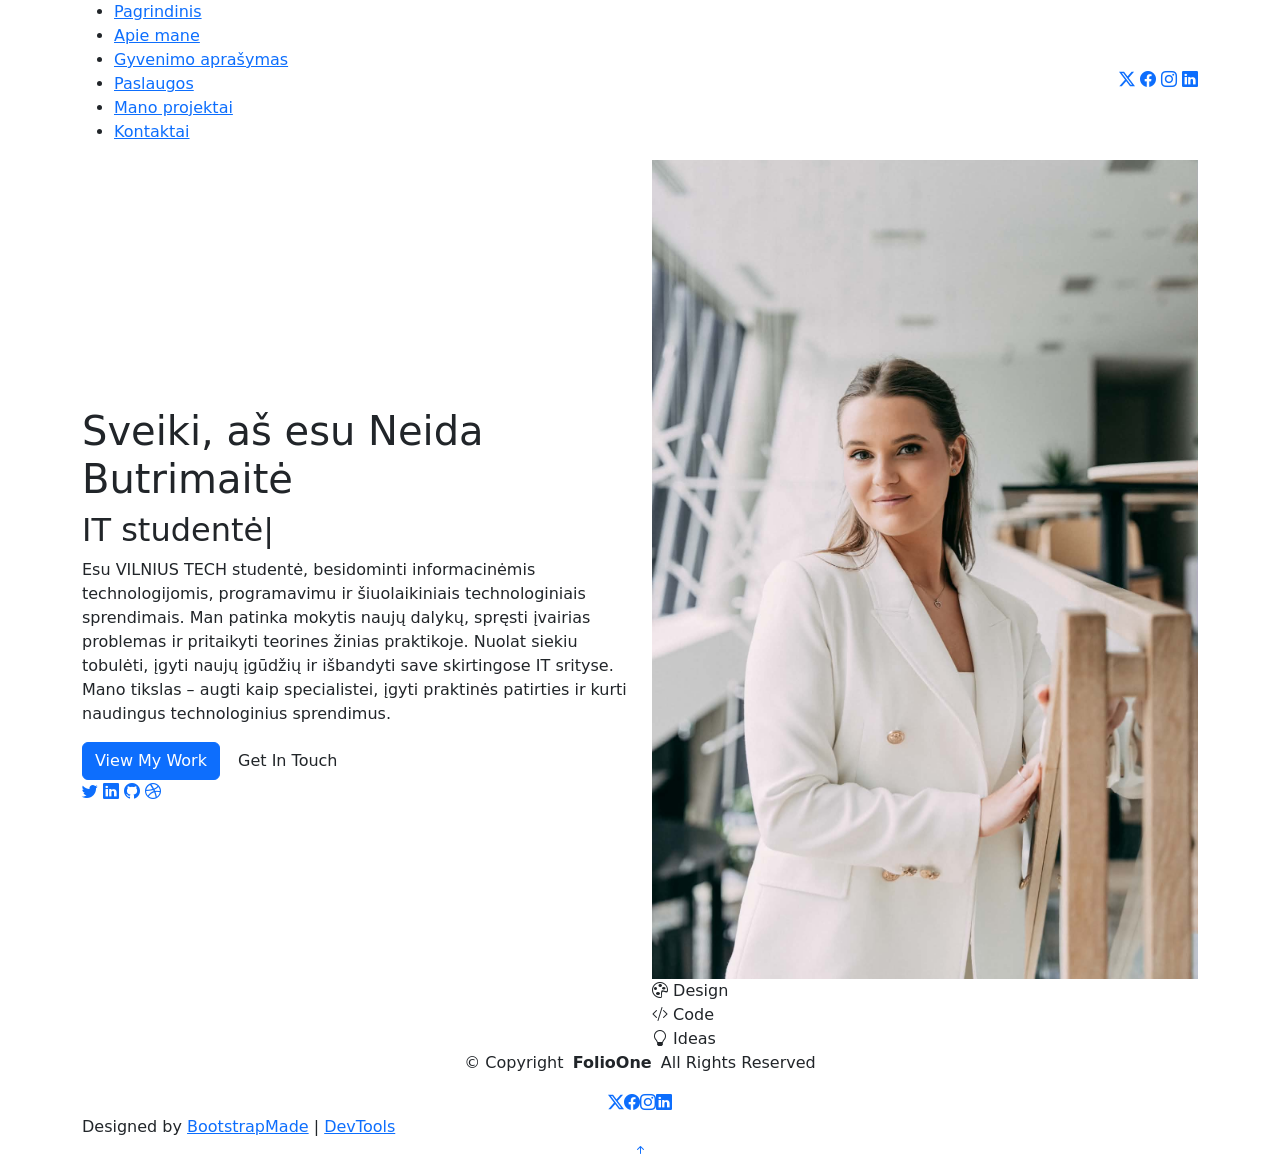
==== index.html @ e8080ba8 "..." ====
<!DOCTYPE html>
<html lang="lt">

<head>
  <meta charset="utf-8">
  <meta content="width=device-width, initial-scale=1.0" name="viewport">
  <title>Mano CV</title>
  <meta name="description" content="Neida Butrimaitė CV puslapis">
  <meta name="author" content="Neida Butrimaitė">
  <meta name="keywords" content="CV, Neida Butrimaitė, kibernetinis saugumas">

  <!-- Favicons -->
  <link href="assets/img/favicon.png" rel="icon">
  <link href="assets/img/apple-touch-icon.png" rel="apple-touch-icon">

  <!-- Fonts -->
  <link href="https://fonts.googleapis.com" rel="preconnect">
  <link href="https://fonts.gstatic.com" rel="preconnect" crossorigin>
  <link href="https://fonts.googleapis.com/css2?family=Roboto:ital,wght@0,100;0,300;0,400;0,500;0,700;0,900;1,100;1,300;1,400;1,500;1,700;1,900&family=Poppins:ital,wght@0,100;0,200;0,300;0,400;0,500;0,600;0,700;0,800;0,900;1,100;1,200;1,300;1,400;1,500;1,600;1,700;1,800;1,900&family=Raleway:ital,wght@0,100;0,200;0,300;0,400;0,500;0,600;0,700;0,800;0,900;1,100;1,200;1,300;1,400;1,500;1,600;1,700;1,800;1,900&display=swap" rel="stylesheet">

  <!-- Vendor CSS Files -->
  <link href="assets/vendor/bootstrap/css/bootstrap.min.css" rel="stylesheet">
  <link href="assets/vendor/bootstrap-icons/bootstrap-icons.css" rel="stylesheet">
  <link href="assets/vendor/aos/aos.css" rel="stylesheet">
  <link href="assets/vendor/swiper/swiper-bundle.min.css" rel="stylesheet">
  <link href="assets/vendor/glightbox/css/glightbox.min.css" rel="stylesheet">

  <!-- Main CSS File -->
  <link href="assets/css/main.css" rel="stylesheet">

  <!-- =======================================================
  * Template Name: FolioOne
  * Template URL: https://bootstrapmade.com/folioone-bootstrap-portfolio-website-template/
  * Updated: Aug 23 2025 with Bootstrap v5.3.7
  * Author: BootstrapMade.com
  * License: https://bootstrapmade.com/license/
  ======================================================== -->
</head>

<body class="index-page">

  <header id="header" class="header d-flex align-items-center light-background sticky-top">
    <div class="container position-relative d-flex align-items-center justify-content-between">

      <!-- <a href="index.html" class="logo d-flex align-items-center me-auto me-xl-0">
      <img src="assets/img/logo.webp" alt="">
      <h1 class="sitename">FolioOne</h1> 
    </a> -->

      <nav id="navmenu" class="navmenu">
        <ul>
          <li><a href="index.html" class="active">Pagrindinis</a></li>
          <li><a href="about.html">Apie mane</a></li>
          <li><a href="resume.html">Gyvenimo aprašymas</a></li>
          <li><a href="services.html">Paslaugos</a></li>
          <li><a href="portfolio.html">Mano projektai</a></li>
          <li><a href="contact.html">Kontaktai</a></li>
        </ul>
        <i class="mobile-nav-toggle d-xl-none bi bi-list"></i>
      </nav>

      <div class="header-social-links">
        <a href="#" class="twitter"><i class="bi bi-twitter-x"></i></a>
        <a href="#" class="facebook"><i class="bi bi-facebook"></i></a>
        <a href="#" class="instagram"><i class="bi bi-instagram"></i></a>
        <a href="#" class="linkedin"><i class="bi bi-linkedin"></i></a>
      </div>

    </div>
  </header>

  <main class="main">

    <!-- Hero Section -->
    <section id="hero" class="hero section">

      <div class="container" data-aos="fade-up" data-aos-delay="100">

        <div class="row gy-4 align-items-center">
          <div class="col-lg-6 order-2 order-lg-1">
            <div class="hero-content">
              <h1 data-aos="fade-up" data-aos-delay="200">Sveiki, aš esu <span class="highlight">Neida Butrimaitė</span></h1>
              <h2 data-aos="fade-up" data-aos-delay="300"><span class="typed" data-typed-items="IT studentė, Būsima programuotoja, Technologijų entuziastė"></span></h2>
              <p data-aos="fade-up" data-aos-delay="400">Esu VILNIUS TECH studentė, besidominti informacinėmis technologijomis, programavimu ir šiuolaikiniais technologiniais sprendimais.

Man patinka mokytis naujų dalykų, spręsti įvairias problemas ir pritaikyti teorines žinias praktikoje. Nuolat siekiu tobulėti, įgyti naujų įgūdžių ir išbandyti save skirtingose IT srityse.

Mano tikslas – augti kaip specialistei, įgyti praktinės patirties ir kurti naudingus technologinius sprendimus.</p>
              <div class="hero-actions" data-aos="fade-up" data-aos-delay="500">
                <a href="portfolio.html" class="btn btn-primary">View My Work</a>
                <a href="contact.html" class="btn btn-outline">Get In Touch</a>
              </div>
              <div class="social-links" data-aos="fade-up" data-aos-delay="600">
                <a href="#"><i class="bi bi-twitter"></i></a>
                <a href="#"><i class="bi bi-linkedin"></i></a>
                <a href="#"><i class="bi bi-github"></i></a>
                <a href="#"><i class="bi bi-dribbble"></i></a>
              </div>
            </div>
          </div>
          <div class="col-lg-6 order-1 order-lg-2">
            <div class="hero-image" data-aos="zoom-in" data-aos-delay="300">
              <div class="image-wrapper">
                <img src="assets/img/bbz.JPG" alt="Sarah Mitchell" class="img-fluid">
                <div class="floating-elements">
                  <div class="floating-card design" data-aos="fade-left" data-aos-delay="700">
                    <i class="bi bi-palette"></i>
                    <span>Design</span>
                  </div>
                  <div class="floating-card code" data-aos="fade-right" data-aos-delay="800">
                    <i class="bi bi-code-slash"></i>
                    <span>Code</span>
                  </div>
                  <div class="floating-card creativity" data-aos="fade-up" data-aos-delay="900">
                    <i class="bi bi-lightbulb"></i>
                    <span>Ideas</span>
                  </div>
                </div>
              </div>
            </div>
          </div>
        </div>

      </div>

    </section><!-- /Hero Section -->

  </main>

  <footer id="footer" class="footer">

    <div class="container">
      <div class="copyright text-center ">
        <p>© <span>Copyright</span> <strong class="px-1 sitename">FolioOne</strong> <span>All Rights Reserved<br></span></p>
      </div>
      <div class="social-links d-flex justify-content-center">
        <a href=""><i class="bi bi-twitter-x"></i></a>
        <a href=""><i class="bi bi-facebook"></i></a>
        <a href=""><i class="bi bi-instagram"></i></a>
        <a href=""><i class="bi bi-linkedin"></i></a>
      </div>
      <div class="credits">
        <!-- All the links in the footer should remain intact. -->
        <!-- You can delete the links only if you've purchased the pro version. -->
        <!-- Licensing information: https://bootstrapmade.com/license/ -->
        <!-- Purchase the pro version with working PHP/AJAX contact form: [buy-url] -->
        Designed by <a href="https://bootstrapmade.com/">BootstrapMade</a> | <a href="https://bootstrapmade.com/tools/">DevTools</a>
      </div>
    </div>

  </footer>

  <!-- Scroll Top -->
  <a href="#" id="scroll-top" class="scroll-top d-flex align-items-center justify-content-center"><i class="bi bi-arrow-up-short"></i></a>

  <!-- Preloader -->
  <div id="preloader"></div>

  <!-- Vendor JS Files -->
  <script src="assets/vendor/bootstrap/js/bootstrap.bundle.min.js"></script>
  <script src="assets/vendor/php-email-form/validate.js"></script>
  <script src="assets/vendor/aos/aos.js"></script>
  <script src="assets/vendor/typed.js/typed.umd.js"></script>
  <script src="assets/vendor/waypoints/noframework.waypoints.js"></script>
  <script src="assets/vendor/purecounter/purecounter_vanilla.js"></script>
  <script src="assets/vendor/swiper/swiper-bundle.min.js"></script>
  <script src="assets/vendor/imagesloaded/imagesloaded.pkgd.min.js"></script>
  <script src="assets/vendor/isotope-layout/isotope.pkgd.min.js"></script>
  <script src="assets/vendor/glightbox/js/glightbox.min.js"></script>

  <!-- Main JS File -->
  <script src="assets/js/main.js"></script>

</body>

</html>
---- assets/css/main.css ----
/**
* Template Name: FolioOne
* Template URL: https://bootstrapmade.com/folioone-bootstrap-portfolio-website-template/
* Updated: Aug 23 2025 with Bootstrap v5.3.7
* Author: BootstrapMade.com
* License: https://bootstrapmade.com/license/
*/

/*--------------------------------------------------------------
# Font & Color Variables
# Help: https://bootstrapmade.com/color-system/
--------------------------------------------------------------*/
/* Fonts */
:root {
  --default-font: "Roboto",  system-ui, -apple-system, "Segoe UI", Roboto, "Helvetica Neue", Arial, "Noto Sans", "Liberation Sans", sans-serif, "Apple Color Emoji", "Segoe UI Emoji", "Segoe UI Symbol", "Noto Color Emoji";
  --heading-font: "Raleway",  sans-serif;
  --nav-font: "Poppins",  sans-serif;
}

/* Global Colors - The following color variables are used throughout the website. Updating them here will change the color scheme of the entire website */
:root { 
  --background-color: #101a20; /* Background color for the entire website, including individual sections */
  --default-color: #e7f2f7; /* Default color used for the majority of the text content across the entire website */
  --heading-color: #ffffff; /* Color for headings, subheadings and title throughout the website */
  --accent-color: #1387c1; /* Accent color that represents your brand on the website. It's used for buttons, links, and other elements that need to stand out */
  --surface-color: #141f26; /* The surface color is used as a background of boxed elements within sections, such as cards, icon boxes, or other elements that require a visual separation from the global background. */
  --contrast-color: #ffffff; /* Contrast color for text, ensuring readability against backgrounds of accent, heading, or default colors. */
}

/* Nav Menu Colors - The following color variables are used specifically for the navigation menu. They are separate from the global colors to allow for more customization options */
:root {
  --nav-color: #ffffff;  /* The default color of the main navmenu links */
  --nav-hover-color: #1387c1; /* Applied to main navmenu links when they are hovered over or active */
  --nav-mobile-background-color: #213642; /* Used as the background color for mobile navigation menu */
  --nav-dropdown-background-color: #051117; /* Used as the background color for dropdown items that appear when hovering over primary navigation items */
  --nav-dropdown-color: #e7f2f7; /* Used for navigation links of the dropdown items in the navigation menu. */
  --nav-dropdown-hover-color: #1387c1; /* Similar to --nav-hover-color, this color is applied to dropdown navigation links when they are hovered over. */
}

/* Color Presets - These classes override global colors when applied to any section or element, providing reuse of the sam color scheme. */

.light-background {
  --background-color: #142027;
  --surface-color: #325264;
}

.dark-background {
  --background-color: #0b1419;
  --default-color: #ffffff;
  --heading-color: #ffffff;
  --surface-color: #252525;
  --contrast-color: #ffffff;
}

/* Smooth scroll */
:root {
  scroll-behavior: smooth;
}

/*--------------------------------------------------------------
# General Styling & Shared Classes
--------------------------------------------------------------*/
body {
  color: var(--default-color);
  background-color: var(--background-color);
  font-family: var(--default-font);
}

a {
  color: var(--accent-color);
  text-decoration: none;
  transition: 0.3s;
}

a:hover {
  color: color-mix(in srgb, var(--accent-color), transparent 25%);
  text-decoration: none;
}

h1,
h2,
h3,
h4,
h5,
h6 {
  color: var(--heading-color);
  font-family: var(--heading-font);
}

/* PHP Email Form Messages
------------------------------*/
.php-email-form .error-message {
  display: none;
  background: #df1529;
  color: #ffffff;
  text-align: left;
  padding: 15px;
  margin-bottom: 24px;
  font-weight: 600;
}

.php-email-form .sent-message {
  display: none;
  color: #ffffff;
  background: #059652;
  text-align: center;
  padding: 15px;
  margin-bottom: 24px;
  font-weight: 600;
}

.php-email-form .loading {
  display: none;
  background: var(--surface-color);
  text-align: center;
  padding: 15px;
  margin-bottom: 24px;
}

.php-email-form .loading:before {
  content: "";
  display: inline-block;
  border-radius: 50%;
  width: 24px;
  height: 24px;
  margin: 0 10px -6px 0;
  border: 3px solid var(--accent-color);
  border-top-color: var(--surface-color);
  animation: php-email-form-loading 1s linear infinite;
}

@keyframes php-email-form-loading {
  0% {
    transform: rotate(0deg);
  }

  100% {
    transform: rotate(360deg);
  }
}

/*--------------------------------------------------------------
# Global Header
--------------------------------------------------------------*/
.header {
  --background-color: rgba(255, 255, 255, 0);
  color: var(--default-color);
  background-color: var(--background-color);
  padding: 15px 0;
  transition: all 0.5s;
  z-index: 997;
  border-bottom: 1px solid color-mix(in srgb, var(--default-color), transparent 92%);
}

.header .logo {
  line-height: 1;
}

.header .logo img {
  max-height: 36px;
  margin-right: 8px;
}

.header .logo h1 {
  font-size: 32px;
  margin: 0;
  font-weight: 400;
  color: var(--heading-color);
}

.header .header-social-links {
  padding-right: 15px;
}

.header .header-social-links a {
  color: color-mix(in srgb, var(--default-color), transparent 40%);
  padding-left: 6px;
  display: inline-block;
  transition: 0.3s;
  font-size: 16px;
}

.header .header-social-links a:hover {
  color: var(--default-color);
}

.header .header-social-links a i {
  line-height: 0px;
}

@media (max-width: 1200px) {
  .header .logo {
    order: 1;
  }

  .header .header-social-links {
    order: 2;
  }

  .header .navmenu {
    order: 3;
  }
}

/* Global Header on Scroll
------------------------------*/
.scrolled .header {
  --background-color: rgba(16, 26, 32, 0.9);
}

/*--------------------------------------------------------------
# Navigation Menu
--------------------------------------------------------------*/
/* Desktop Navigation */
@media (min-width: 1200px) {
  .navmenu {
    padding: 0;
  }

  .navmenu ul {
    margin: 0;
    padding: 0;
    display: flex;
    list-style: none;
    align-items: center;
  }

  .navmenu li {
    position: relative;
  }

  .navmenu>ul>li {
    white-space: nowrap;
    padding: 15px 28px 15px 0;
  }

  .navmenu>ul>li:last-child {
    padding-right: 0;
  }

  .navmenu a,
  .navmenu a:focus {
    color: var(--nav-color);
    font-size: 15px;
    padding: 0 2px;
    font-family: var(--nav-font);
    font-weight: 400;
    display: flex;
    align-items: center;
    justify-content: space-between;
    white-space: nowrap;
    transition: 0.3s;
    position: relative;
  }

  .navmenu a i,
  .navmenu a:focus i {
    font-size: 12px;
    line-height: 0;
    margin-left: 5px;
    transition: 0.3s;
  }

  .navmenu>ul>li>a:before {
    content: "";
    position: absolute;
    height: 2px;
    bottom: -6px;
    left: 0;
    background-color: var(--nav-hover-color);
    visibility: hidden;
    width: 0px;
    transition: all 0.3s ease-in-out 0s;
  }

  .navmenu a:hover:before,
  .navmenu li:hover>a:before,
  .navmenu .active:before {
    visibility: visible;
    width: 25px;
  }

  .navmenu li:hover>a,
  .navmenu .active,
  .navmenu .active:focus {
    color: var(--nav-hover-color);
  }

  .navmenu .dropdown ul {
    margin: 0;
    padding: 10px 0;
    background: var(--nav-dropdown-background-color);
    display: block;
    position: absolute;
    visibility: hidden;
    left: -5px;
    top: 130%;
    opacity: 0;
    transition: 0.3s;
    border-radius: 4px;
    z-index: 99;
    box-shadow: 0px 0px 30px rgba(0, 0, 0, 0.1);
  }

  .navmenu .dropdown ul li {
    min-width: 200px;
  }

  .navmenu .dropdown ul a {
    padding: 10px 20px;
    font-size: 15px;
    text-transform: none;
    color: var(--nav-dropdown-color);
  }

  .navmenu .dropdown ul a i {
    font-size: 12px;
  }

  .navmenu .dropdown ul a:hover,
  .navmenu .dropdown ul .active:hover,
  .navmenu .dropdown ul li:hover>a {
    color: var(--nav-dropdown-hover-color);
  }

  .navmenu .dropdown:hover>ul {
    opacity: 1;
    top: 100%;
    visibility: visible;
  }

  .navmenu .dropdown .dropdown ul {
    top: 0;
    left: -90%;
    visibility: hidden;
  }

  .navmenu .dropdown .dropdown:hover>ul {
    opacity: 1;
    top: 0;
    left: -100%;
    visibility: visible;
  }
}

/* Mobile Navigation */
@media (max-width: 1199px) {
  .mobile-nav-toggle {
    color: var(--nav-color);
    font-size: 28px;
    line-height: 0;
    margin-right: 10px;
    cursor: pointer;
    transition: color 0.3s;
  }

  .navmenu {
    padding: 0;
    z-index: 9997;
  }

  .navmenu ul {
    display: none;
    list-style: none;
    position: absolute;
    inset: 60px 20px 20px 20px;
    padding: 10px 0;
    margin: 0;
    border-radius: 6px;
    background-color: var(--nav-mobile-background-color);
    border: 1px solid color-mix(in srgb, var(--default-color), transparent 90%);
    box-shadow: none;
    overflow-y: auto;
    transition: 0.3s;
    z-index: 9998;
  }

  .navmenu a,
  .navmenu a:focus {
    color: var(--nav-dropdown-color);
    padding: 10px 20px;
    font-family: var(--nav-font);
    font-size: 17px;
    font-weight: 500;
    display: flex;
    align-items: center;
    justify-content: space-between;
    white-space: nowrap;
    transition: 0.3s;
  }

  .navmenu a i,
  .navmenu a:focus i {
    font-size: 12px;
    line-height: 0;
    margin-left: 5px;
    width: 30px;
    height: 30px;
    display: flex;
    align-items: center;
    justify-content: center;
    border-radius: 50%;
    transition: 0.3s;
    background-color: color-mix(in srgb, var(--accent-color), transparent 90%);
  }

  .navmenu a i:hover,
  .navmenu a:focus i:hover {
    background-color: var(--accent-color);
    color: var(--contrast-color);
  }

  .navmenu a:hover,
  .navmenu .active,
  .navmenu .active:focus {
    color: var(--nav-dropdown-hover-color);
  }

  .navmenu .active i,
  .navmenu .active:focus i {
    background-color: var(--accent-color);
    color: var(--contrast-color);
    transform: rotate(180deg);
  }

  .navmenu .dropdown ul {
    position: static;
    display: none;
    z-index: 99;
    padding: 10px 0;
    margin: 10px 20px;
    background-color: var(--nav-dropdown-background-color);
    transition: all 0.5s ease-in-out;
  }

  .navmenu .dropdown ul ul {
    background-color: rgba(33, 37, 41, 0.1);
  }

  .navmenu .dropdown>.dropdown-active {
    display: block;
    background-color: rgba(33, 37, 41, 0.03);
  }

  .mobile-nav-active {
    overflow: hidden;
  }

  .mobile-nav-active .mobile-nav-toggle {
    color: #fff;
    position: absolute;
    font-size: 32px;
    top: 15px;
    right: 15px;
    margin-right: 0;
    z-index: 9999;
  }

  .mobile-nav-active .navmenu {
    position: fixed;
    overflow: hidden;
    inset: 0;
    background: rgba(33, 37, 41, 0.8);
    transition: 0.3s;
  }

  .mobile-nav-active .navmenu>ul {
    display: block;
  }
}

/*--------------------------------------------------------------
# Global Footer
--------------------------------------------------------------*/
.footer {
  color: var(--default-color);
  background-color: var(--background-color);
  font-size: 14px;
  padding: 40px 0;
  position: relative;
  border-top: 1px solid color-mix(in srgb, var(--default-color), transparent 92%);
}

.footer .copyright p {
  margin-bottom: 0;
}

.footer .social-links {
  margin-top: 20px;
}

.footer .social-links a {
  display: flex;
  align-items: center;
  justify-content: center;
  width: 40px;
  height: 40px;
  border-radius: 50%;
  border: 1px solid color-mix(in srgb, var(--default-color), transparent 50%);
  font-size: 16px;
  color: color-mix(in srgb, var(--default-color), transparent 50%);
  margin: 0 5px;
  transition: 0.3s;
}

.footer .social-links a:hover {
  color: var(--accent-color);
  border-color: var(--accent-color);
}

.footer .credits {
  margin-top: 10px;
  font-size: 13px;
  text-align: center;
}

/*--------------------------------------------------------------
# Preloader
--------------------------------------------------------------*/
#preloader {
  position: fixed;
  inset: 0;
  z-index: 9999;
  overflow: hidden;
  background-color: var(--background-color);
  transition: all 0.6s ease-out;
  width: 100%;
  height: 100vh;
}

#preloader:before,
#preloader:after {
  content: "";
  position: absolute;
  border: 4px solid var(--accent-color);
  border-radius: 50%;
  animation: animate-preloader 2s cubic-bezier(0, 0.2, 0.8, 1) infinite;
}

#preloader:after {
  animation-delay: -0.5s;
}

@keyframes animate-preloader {
  0% {
    width: 10px;
    height: 10px;
    top: calc(50% - 5px);
    left: calc(50% - 5px);
    opacity: 1;
  }

  100% {
    width: 72px;
    height: 72px;
    top: calc(50% - 36px);
    left: calc(50% - 36px);
    opacity: 0;
  }
}

/*--------------------------------------------------------------
# Scroll Top Button
--------------------------------------------------------------*/
.scroll-top {
  position: fixed;
  visibility: hidden;
  opacity: 0;
  right: 15px;
  bottom: -15px;
  z-index: 99999;
  background-color: var(--accent-color);
  width: 44px;
  height: 44px;
  border-radius: 50px;
  transition: all 0.4s;
}

.scroll-top i {
  font-size: 24px;
  color: var(--contrast-color);
  line-height: 0;
}

.scroll-top:hover {
  background-color: color-mix(in srgb, var(--accent-color), transparent 20%);
  color: var(--contrast-color);
}

.scroll-top.active {
  visibility: visible;
  opacity: 1;
  bottom: 15px;
}

/*--------------------------------------------------------------
# Disable aos animation delay on mobile devices
--------------------------------------------------------------*/
@media screen and (max-width: 768px) {
  [data-aos-delay] {
    transition-delay: 0 !important;
  }
}

/*--------------------------------------------------------------
# Global Page Titles & Breadcrumbs
--------------------------------------------------------------*/
.page-title {
  color: var(--default-color);
  background-color: var(--background-color);
  position: relative;
}

.page-title .heading {
  padding: 80px 0;
  border-top: 1px solid color-mix(in srgb, var(--default-color), transparent 90%);
}

.page-title .heading h1 {
  font-size: 38px;
  font-weight: 700;
}

.page-title nav {
  background-color: color-mix(in srgb, var(--default-color), transparent 96%);
  padding: 20px 0;
}

.page-title nav ol {
  display: flex;
  flex-wrap: wrap;
  list-style: none;
  padding: 0;
  margin: 0;
  font-size: 16px;
  font-weight: 400;
}

.page-title nav ol li+li {
  padding-left: 10px;
}

.page-title nav ol li+li::before {
  content: "/";
  display: inline-block;
  padding-right: 10px;
  color: color-mix(in srgb, var(--default-color), transparent 70%);
}

/*--------------------------------------------------------------
# Global Sections
--------------------------------------------------------------*/
section,
.section {
  color: var(--default-color);
  background-color: var(--background-color);
  padding: 60px 0;
  scroll-margin-top: 100px;
  overflow: clip;
}

@media (max-width: 1199px) {

  section,
  .section {
    scroll-margin-top: 66px;
  }
}

/*--------------------------------------------------------------
# Global Section Titles
--------------------------------------------------------------*/
.section-title {
  text-align: center;
  padding-bottom: 60px;
  position: relative;
}

.section-title h2 {
  font-size: 3.5rem;
  font-weight: 400;
  line-height: 1.2;
  color: var(--heading-color);
  margin-bottom: 1.5rem;
  letter-spacing: -1px;
}

@media (max-width: 768px) {
  .section-title h2 {
    font-size: 2.5rem;
  }
}

.section-title p {
  font-size: 1.125rem;
  line-height: 1.8;
  color: color-mix(in srgb, var(--default-color), transparent 25%);
  max-width: 900px;
  margin: 0 auto;
  text-wrap: balance;
}

/*--------------------------------------------------------------
# Hero Section
--------------------------------------------------------------*/
.hero {
  padding: 80px 0;
  min-height: 100vh;
  display: flex;
  align-items: center;
}

.hero .hero-content h1 {
  font-size: 3.5rem;
  font-weight: 700;
  margin-bottom: 1rem;
  line-height: 1.2;
}

.hero .hero-content h1 .highlight {
  color: var(--accent-color);
  position: relative;
}

.hero .hero-content h1 .highlight::after {
  content: "";
  position: absolute;
  bottom: 0;
  left: 0;
  width: 100%;
  height: 3px;
  background: linear-gradient(90deg, var(--accent-color), color-mix(in srgb, var(--accent-color), transparent 50%));
  border-radius: 2px;
}

@media (max-width: 768px) {
  .hero .hero-content h1 {
    font-size: 2.5rem;
  }
}

.hero .hero-content h2 {
  font-size: 1.5rem;
  font-weight: 400;
  margin-bottom: 2rem;
  color: color-mix(in srgb, var(--default-color), transparent 20%);
}

.hero .hero-content h2 .typed {
  color: var(--accent-color);
  font-weight: 600;
}

@media (max-width: 768px) {
  .hero .hero-content h2 {
    font-size: 1.25rem;
  }
}

.hero .hero-content p {
  font-size: 1.1rem;
  line-height: 1.6;
  margin-bottom: 2.5rem;
  color: color-mix(in srgb, var(--default-color), transparent 30%);
}

.hero .hero-actions {
  display: flex;
  gap: 1rem;
  margin-bottom: 3rem;
}

.hero .hero-actions .btn {
  padding: 12px 30px;
  border-radius: 50px;
  font-weight: 600;
  text-decoration: none;
  transition: all 0.3s ease;
  border: 2px solid;
}

.hero .hero-actions .btn.btn-primary {
  background: var(--accent-color);
  color: var(--contrast-color);
  border-color: var(--accent-color);
}

.hero .hero-actions .btn.btn-primary:hover {
  background: color-mix(in srgb, var(--accent-color), black 15%);
  border-color: color-mix(in srgb, var(--accent-color), black 15%);
  transform: translateY(-2px);
}

.hero .hero-actions .btn.btn-outline {
  background: transparent;
  color: var(--accent-color);
  border-color: var(--accent-color);
}

.hero .hero-actions .btn.btn-outline:hover {
  transform: translateY(-2px);
}

@media (max-width: 576px) {
  .hero .hero-actions {
    flex-direction: column;
  }

  .hero .hero-actions .btn {
    text-align: center;
  }
}

.hero .social-links {
  display: flex;
  gap: 1rem;
}

.hero .social-links a {
  width: 45px;
  height: 45px;
  background: var(--surface-color);
  border-radius: 50%;
  display: flex;
  align-items: center;
  justify-content: center;
  color: var(--default-color);
  font-size: 1.2rem;
  transition: all 0.3s ease;
}

.hero .social-links a:hover {
  background: var(--accent-color);
  color: var(--contrast-color);
  transform: translateY(-3px);
  box-shadow: 0 8px 25px color-mix(in srgb, var(--accent-color), transparent 70%);
}

.hero .hero-image {
  position: relative;
}

.hero .hero-image .image-wrapper {
  position: relative;
  max-width: 450px;
  margin: 0 auto;
}

.hero .hero-image .image-wrapper img {
  border-radius: 20px;
  box-shadow: 0 5px 15px color-mix(in srgb, var(--default-color), transparent 95%);
  transition: transform 0.3s ease;
}

.hero .hero-image .image-wrapper img:hover {
  transform: scale(1.02);
}

.hero .hero-image .floating-elements {
  position: absolute;
  top: 0;
  left: 0;
  right: 0;
  bottom: 0;
  pointer-events: none;
}

.hero .hero-image .floating-elements .floating-card {
  position: absolute;
  background: var(--surface-color);
  padding: 15px 20px;
  border-radius: 15px;
  box-shadow: 0 10px 30px color-mix(in srgb, var(--default-color), transparent 90%);
  display: flex;
  align-items: center;
  gap: 10px;
  font-weight: 600;
  animation: float 3s ease-in-out infinite;
}

.hero .hero-image .floating-elements .floating-card i {
  font-size: 1.5rem;
  color: var(--accent-color);
}

.hero .hero-image .floating-elements .floating-card.design {
  top: 10%;
  right: -10%;
  animation-delay: 0s;
}

.hero .hero-image .floating-elements .floating-card.code {
  bottom: 30%;
  left: -15%;
  animation-delay: 1s;
}

.hero .hero-image .floating-elements .floating-card.creativity {
  top: 60%;
  right: -5%;
  animation-delay: 2s;
}

@media (max-width: 992px) {
  .hero .hero-image .floating-elements .floating-card {
    display: none;
  }
}

@keyframes float {

  0%,
  100% {
    transform: translateY(0px);
  }

  50% {
    transform: translateY(-10px);
  }
}

@media (max-width: 992px) {
  .hero .hero-content {
    text-align: center;
    margin-bottom: 3rem;
  }
}

/*--------------------------------------------------------------
# About Section
--------------------------------------------------------------*/
.about .intro-content .eyebrow {
  display: inline-block;
  letter-spacing: 0.12em;
  text-transform: uppercase;
  font-size: 12px;
  color: color-mix(in srgb, var(--default-color), transparent 40%);
  margin-bottom: 16px;
}

.about .intro-content .headline {
  font-family: var(--heading-font);
  font-weight: 300;
  line-height: 1.2;
  font-size: clamp(28px, 4vw, 44px);
  margin: 0 0 24px 0;
}

.about .intro-content .lead {
  font-size: 18px;
  line-height: 1.8;
  color: color-mix(in srgb, var(--default-color), transparent 10%);
  margin-bottom: 24px;
}

.about .intro-content p {
  line-height: 1.8;
  margin-bottom: 24px;
  color: color-mix(in srgb, var(--default-color), transparent 5%);
}

.about .intro-content .cta-group {
  display: flex;
  gap: 24px;
  align-items: center;
  margin-top: 24px;
}

.about .intro-content .cta-group .btn-ghost {
  display: inline-flex;
  align-items: center;
  gap: 8px;
  padding: 12px 18px;
  border-radius: 6px;
  color: var(--accent-color);
  background: color-mix(in srgb, var(--accent-color), transparent 92%);
  border: 1px solid color-mix(in srgb, var(--accent-color), transparent 70%);
  transition: 0.3s ease-in-out;
}

.about .intro-content .cta-group .btn-ghost:hover,
.about .intro-content .cta-group .btn-ghost:focus {
  color: var(--contrast-color);
  background: var(--accent-color);
  border-color: var(--accent-color);
  outline: none;
  box-shadow: 0 0 0 3px color-mix(in srgb, var(--accent-color), transparent 70%);
}

.about .intro-content .cta-group .link-underline {
  display: inline-flex;
  align-items: center;
  gap: 8px;
  position: relative;
  color: var(--accent-color);
  padding-bottom: 4px;
  transition: 0.3s ease-in-out;
}

.about .intro-content .cta-group .link-underline::after {
  content: "";
  position: absolute;
  left: 0;
  right: 0;
  bottom: 0;
  height: 1px;
  background: color-mix(in srgb, var(--accent-color), transparent 40%);
  transform: scaleX(0.4);
  transform-origin: left;
  transition: 0.3s ease-in-out;
}

.about .intro-content .cta-group .link-underline:hover,
.about .intro-content .cta-group .link-underline:focus {
  color: color-mix(in srgb, var(--accent-color), transparent 10%);
  outline: none;
}

.about .intro-content .cta-group .link-underline:hover::after,
.about .intro-content .cta-group .link-underline:focus::after {
  transform: scaleX(1);
}

.about .profile-figure {
  margin: 0;
}

.about .profile-figure .profile-photo {
  width: 88%;
  max-width: 440px;
  border-radius: 18px;
  box-shadow: 0 10px 30px color-mix(in srgb, var(--default-color), transparent 92%);
  transform: translateY(0);
  transition: transform 0.3s ease-in-out;
}

.about .profile-figure .profile-caption {
  margin-top: 24px;
  display: flex;
  align-items: center;
  justify-content: center;
}

.about .profile-figure .profile-caption .meta {
  font-size: 14px;
  color: color-mix(in srgb, var(--default-color), transparent 20%);
}

.about .profile-figure .profile-caption .meta .funfact {
  font-size: 13px;
  margin-top: 4px;
  color: color-mix(in srgb, var(--default-color), transparent 35%);
}

.about .profile-figure:hover .profile-photo {
  transform: translateY(-4px);
}

.about .skill-item {
  padding: 24px;
  border-radius: 6px;
  transition: 0.3s ease-in-out;
  background: color-mix(in srgb, var(--surface-color), var(--accent-color) 2%);
  border: 1px solid color-mix(in srgb, var(--default-color), transparent 88%);
  height: 100%;
}

.about .skill-item i {
  font-size: 24px;
  color: var(--accent-color);
  margin-bottom: 16px;
  display: inline-block;
}

.about .skill-item h3 {
  font-size: 16px;
  margin-bottom: 6px;
  font-weight: 500;
}

.about .skill-item p {
  margin: 0;
  font-size: 14px;
  color: color-mix(in srgb, var(--default-color), transparent 25%);
}

.about .skill-item:hover {
  transform: translateY(-3px);
  border-color: color-mix(in srgb, var(--accent-color), transparent 60%);
  box-shadow: 0 10px 30px color-mix(in srgb, var(--default-color), transparent 92%);
}

.about .timeline-item {
  position: relative;
  padding-left: 26px;
}

.about .timeline-item time {
  display: inline-block;
  font-size: 12px;
  letter-spacing: 0.08em;
  text-transform: uppercase;
  color: color-mix(in srgb, var(--default-color), transparent 45%);
  margin-bottom: 6px;
}

.about .timeline-item h4 {
  font-size: 18px;
  font-weight: 400;
  margin: 0 0 6px;
}

.about .timeline-item p {
  font-size: 14px;
  color: color-mix(in srgb, var(--default-color), transparent 25%);
  margin: 0;
}

.about .timeline-item .dot {
  position: absolute;
  left: 0;
  top: 4px;
  width: 10px;
  height: 10px;
  border-radius: 50%;
  background: var(--accent-color);
  box-shadow: 0 0 0 6px color-mix(in srgb, var(--accent-color), transparent 80%);
}

.about .personal-quote {
  padding: 24px 0;
}

.about .personal-quote p {
  font-family: var(--heading-font);
  font-weight: 300;
  font-size: clamp(20px, 3vw, 28px);
  line-height: 1.5;
  color: color-mix(in srgb, var(--default-color), transparent 5%);
  margin: 0 auto;
  max-width: 800px;
}

.about .fact-pill {
  display: flex;
  align-items: center;
  justify-content: center;
  gap: 10px;
  padding: 10px 14px;
  border-radius: 999px;
  border: 1px solid color-mix(in srgb, var(--default-color), transparent 85%);
  background: var(--surface-color);
  color: color-mix(in srgb, var(--default-color), transparent 10%);
  transition: 0.3s ease-in-out;
}

.about .fact-pill i {
  color: var(--accent-color);
}

.about .fact-pill span {
  font-size: 14px;
}

.about .fact-pill:hover {
  transform: translateY(-2px);
  border-color: color-mix(in srgb, var(--accent-color), transparent 60%);
  box-shadow: 0 10px 30px color-mix(in srgb, var(--default-color), transparent 92%);
}

.about .fact-pill:focus-within {
  box-shadow: 0 0 0 3px color-mix(in srgb, var(--accent-color), transparent 70%);
}

@media (max-width: 992px) {
  .about .profile-figure {
    text-align: center !important;
  }

  .about .profile-figure .profile-photo {
    width: 72%;
  }

  .about .intro-content .cta-group {
    flex-wrap: wrap;
  }
}

@media (max-width: 576px) {
  .about .profile-figure .profile-photo {
    width: 100%;
  }
}

/*--------------------------------------------------------------
# Skills Section
--------------------------------------------------------------*/
.skills .skill-box {
  background-color: var(--surface-color);
  padding: 2rem;
  border-radius: 8px;
  box-shadow: 0 0 20px rgba(0, 0, 0, 0.05);
}

.skills .skill-box h3 {
  font-size: 1.2rem;
  margin-bottom: 1rem;
  font-weight: 600;
}

.skills .skill-box p {
  font-size: 0.9rem;
  margin-bottom: 0.8rem;
  opacity: 0.6;
}

.skills .skill-box .progress {
  background-color: color-mix(in srgb, var(--accent-color), transparent 85%);
  border-radius: 50px;
  height: 8px;
  margin-top: 5px;
  overflow: hidden;
}

.skills .skill-box .progress .progress-bar {
  background-color: var(--accent-color);
  height: 100%;
  position: relative;
  border-radius: 50px;
  transition: 0.9s;
  width: 1px;
}

/*--------------------------------------------------------------
# Stats Section
--------------------------------------------------------------*/
.stats .avatars {
  position: relative;
}

.stats .avatars img {
  width: 60px;
  height: 60px;
  border: 3px solid var(--accent-color);
  margin-right: -15px;
  transition: transform 0.3s ease;
}

.stats .avatars img:hover {
  transform: translateY(-5px);
  z-index: 2;
}

.stats .counters h2 {
  color: var(--heading-color);
  font-size: 48px;
  font-weight: 700;
  margin-bottom: 10px;
}

.stats .counters h2 span {
  display: inline-block;
}

.stats .counters p {
  color: var(--default-color);
  font-size: 18px;
  margin: 0;
  opacity: 0.9;
}

@media (max-width: 991px) {
  .stats .row {
    text-align: center;
  }

  .stats .avatars {
    justify-content: center;
    margin-bottom: 40px;
  }

  .stats .counters h2 {
    font-size: 36px;
  }

  .stats .counters p {
    font-size: 16px;
  }

  .stats .counters .col-md-4 {
    margin-bottom: 30px;
  }

  .stats .counters .col-md-4:last-child {
    margin-bottom: 0;
  }
}

@media (max-width: 576px) {
  .stats {
    padding: 60px 0;
  }

  .stats .avatars {
    flex-wrap: wrap;
    justify-content: center;
  }

  .stats .avatars img {
    margin: 0 -8px;
  }
}

/*--------------------------------------------------------------
# Testimonials Section
--------------------------------------------------------------*/
.testimonials .testimonials-carousel,
.testimonials .testimonials-slider {
  overflow: hidden;
}

.testimonials .testimonial-item .testimonial-content {
  border-left: 3px solid var(--accent-color);
  padding-left: 30px;
}

.testimonials .testimonial-item .testimonial-img {
  border-radius: 50%;
  border: 4px solid var(--background-color);
  margin: 0 auto;
}

.testimonials .testimonial-item h3 {
  font-size: 20px;
  font-weight: bold;
  margin: 10px 0 5px 0;
}

.testimonials .testimonial-item h4 {
  font-size: 14px;
  color: color-mix(in srgb, var(--default-color), transparent 40%);
  margin: 0 0 10px 0;
}

.testimonials .testimonial-item .stars i {
  color: #ffc107;
  margin: 0 1px;
}

.testimonials .testimonial-item .quote-icon-left,
.testimonials .testimonial-item .quote-icon-right {
  color: color-mix(in srgb, var(--accent-color), transparent 50%);
  font-size: 26px;
  line-height: 0;
}

.testimonials .testimonial-item .quote-icon-left {
  display: inline-block;
  left: -5px;
  position: relative;
}

.testimonials .testimonial-item .quote-icon-right {
  display: inline-block;
  right: -5px;
  position: relative;
  top: 10px;
  transform: scale(-1, -1);
}

.testimonials .testimonial-item p {
  font-style: italic;
}

.testimonials .swiper-wrapper {
  height: auto;
}

.testimonials .swiper-pagination {
  margin-top: 30px;
  position: relative;
}

.testimonials .swiper-pagination .swiper-pagination-bullet {
  width: 12px;
  height: 12px;
  background-color: color-mix(in srgb, var(--default-color), transparent 85%);
  opacity: 1;
}

.testimonials .swiper-pagination .swiper-pagination-bullet-active {
  background-color: var(--accent-color);
}

/*--------------------------------------------------------------
# Resume Section
--------------------------------------------------------------*/
.resume .resume-item {
  margin-bottom: 3rem;
}

.resume .resume-item .resume-title {
  font-size: 1.75rem;
  font-weight: 700;
  margin-bottom: 1.5rem;
  padding-bottom: 1.5rem;
  position: relative;
  color: var(--heading-color);
}

.resume .resume-item .resume-title::after {
  content: "";
  position: absolute;
  display: block;
  width: 50px;
  height: 3px;
  background: var(--accent-color);
  bottom: 0;
  left: 0;
}

.resume .resume-item .resume-content {
  padding-left: 1.25rem;
  border-left: 2px solid color-mix(in srgb, var(--accent-color), transparent 85%);
}

.resume .resume-item article {
  position: relative;
  margin-bottom: 2.5rem;
}

.resume .resume-item article::before {
  content: "";
  position: absolute;
  width: 16px;
  height: 16px;
  border-radius: 50%;
  left: -1.8rem;
  top: 0.25rem;
  background: var(--background-color);
  border: 2px solid var(--accent-color);
}

.resume .resume-item article h4 {
  font-size: 1.25rem;
  font-weight: 600;
  margin-bottom: 0.5rem;
  color: var(--heading-color);
}

.resume .resume-item article h5 {
  font-size: 1rem;
  background: color-mix(in srgb, var(--accent-color), transparent 92%);
  padding: 0.375rem 0.75rem;
  display: inline-block;
  font-weight: 600;
  margin: 0.5rem 0;
  color: var(--accent-color);
  border-radius: 4px;
}

.resume .resume-item article .institution,
.resume .resume-item article .company {
  font-size: 1rem;
  margin-bottom: 1rem;
  color: color-mix(in srgb, var(--default-color), transparent 25%);
}

.resume .resume-item article p {
  margin-bottom: 1rem;
}

.resume .resume-item article ul {
  padding-left: 1.25rem;
  margin-bottom: 0;
}

.resume .resume-item article ul li {
  padding-bottom: 0.75rem;
  position: relative;
}

.resume .resume-item article ul li:last-child {
  padding-bottom: 0;
}

.resume .skill-item {
  margin-bottom: 2rem;
}

.resume .skill-item h4 {
  font-size: 1rem;
  font-weight: 600;
  margin-bottom: 0.75rem;
  color: var(--heading-color);
}

.resume .skill-item .progress {
  height: 0.75rem;
  background-color: color-mix(in srgb, var(--accent-color), transparent 92%);
  border-radius: 1rem;
  overflow: visible;
}

.resume .skill-item .progress .progress-bar {
  background-color: var(--accent-color);
  position: relative;
  border-radius: 1rem;
  width: 0;
  transition: width 1s ease;
}

.resume .skill-item .progress .progress-bar::after {
  content: attr(aria-valuenow) "%";
  position: absolute;
  right: 0;
  top: -1.75rem;
  font-size: 0.875rem;
  font-weight: 600;
  color: var(--accent-color);
}

@media (max-width: 991.98px) {
  .resume .resume-item {
    margin-bottom: 2rem;
  }
}

@media (max-width: 767.98px) {
  .resume .resume-content {
    padding-left: 1rem !important;
  }

  .resume article::before {
    left: -2rem !important;
  }
}

/*--------------------------------------------------------------
# Services Section
--------------------------------------------------------------*/
.services .service-item {
  display: flex;
  background-color: var(--surface-color);
  border-radius: 12px;
  padding: 2rem;
  height: 100%;
  position: relative;
  overflow: hidden;
  box-shadow: 0 5px 20px rgba(0, 0, 0, 0.03);
  transition: all 0.4s ease;
}

.services .service-item::before {
  content: "";
  position: absolute;
  left: 0;
  top: 0;
  height: 100%;
  width: 4px;
  background-color: var(--accent-color);
  transform: scaleY(0);
  transform-origin: bottom;
  transition: transform 0.4s cubic-bezier(0.65, 0, 0.35, 1);
}

.services .service-item:hover {
  box-shadow: 0 10px 30px rgba(0, 0, 0, 0.08);
  transform: translateY(-5px);
}

.services .service-item:hover::before {
  transform: scaleY(1);
}

.services .service-item:hover .service-icon {
  background-color: var(--accent-color);
  color: var(--contrast-color);
  transform: rotateY(180deg);
}

.services .service-item:hover .service-icon i {
  transform: rotateY(180deg);
}

.services .service-item:hover .service-link i {
  transform: translateX(5px);
}

.services .service-icon {
  flex-shrink: 0;
  width: 70px;
  height: 70px;
  border-radius: 12px;
  background-color: color-mix(in srgb, var(--accent-color), transparent 90%);
  color: var(--accent-color);
  display: flex;
  align-items: center;
  justify-content: center;
  margin-right: 1.5rem;
  transition: all 0.5s ease;
}

.services .service-icon i {
  font-size: 2rem;
  transition: transform 0.5s ease;
}

.services .service-content {
  flex-grow: 1;
}

.services .service-content h3 {
  font-size: 1.4rem;
  margin-bottom: 1rem;
  font-weight: 700;
  color: var(--heading-color);
}

.services .service-content p {
  margin-bottom: 1.25rem;
  color: color-mix(in srgb, var(--default-color), transparent 20%);
}

.services .service-link {
  display: inline-flex;
  align-items: center;
  color: var(--accent-color);
  font-weight: 600;
  text-decoration: none;
  transition: color 0.3s ease;
}

.services .service-link span {
  margin-right: 0.5rem;
}

.services .service-link i {
  transition: transform 0.3s ease;
}

.services .service-link:hover {
  color: color-mix(in srgb, var(--accent-color), transparent 25%);
}

@media (max-width: 767.98px) {
  .services .service-item {
    padding: 1.5rem;
    margin-bottom: 1rem;
  }

  .services .service-icon {
    width: 60px;
    height: 60px;
    margin-right: 1rem;
  }

  .services .service-icon i {
    font-size: 1.5rem;
  }

  .services .service-content h3 {
    font-size: 1.2rem;
    margin-bottom: 0.75rem;
  }

  .services .service-content p {
    margin-bottom: 1rem;
    font-size: 0.95rem;
  }
}

@media (max-width: 575.98px) {
  .services .service-item {
    flex-direction: column;
    text-align: center;
  }

  .services .service-item::before {
    width: 100%;
    height: 4px;
    transform: scaleX(0);
    transform-origin: left;
  }

  .services .service-item:hover::before {
    transform: scaleX(1);
  }

  .services .service-icon {
    margin-right: 0;
    margin-bottom: 1.25rem;
  }

  .services .service-link {
    justify-content: center;
  }
}

/*--------------------------------------------------------------
# Service Details Section
--------------------------------------------------------------*/
.service-details .service-hero {
  margin-bottom: 4rem;
}

.service-details .service-hero .service-meta {
  display: flex;
  align-items: center;
  gap: 1rem;
  margin-bottom: 1.5rem;
}

.service-details .service-hero .service-meta .service-category {
  background: color-mix(in srgb, var(--accent-color), transparent 85%);
  color: var(--accent-color);
  padding: 0.5rem 1rem;
  border-radius: 20px;
  font-size: 0.85rem;
  font-weight: 500;
  letter-spacing: 0.5px;
}

.service-details .service-hero .service-meta .reading-time {
  color: color-mix(in srgb, var(--default-color), transparent 50%);
  font-size: 0.9rem;
  font-weight: 300;
}

.service-details .service-hero h1 {
  font-size: 3.5rem;
  font-weight: 300;
  line-height: 1.2;
  margin-bottom: 1.5rem;
  color: var(--heading-color);
  letter-spacing: -0.02em;
}

.service-details .service-hero .service-description {
  font-size: 1.25rem;
  line-height: 1.7;
  color: color-mix(in srgb, var(--default-color), transparent 25%);
  font-weight: 300;
  margin: 0;
}

.service-details .service-visual {
  margin-bottom: 4rem;
  overflow: hidden;
  border-radius: 4px;
}

.service-details .service-visual img {
  width: 100%;
  height: 400px;
  object-fit: cover;
  transition: transform 0.5s ease;
}

.service-details .service-visual img:hover {
  transform: scale(1.02);
}

.service-details .service-narrative {
  margin-bottom: 5rem;
}

.service-details .service-narrative h3 {
  font-size: 2rem;
  font-weight: 300;
  margin-bottom: 2rem;
  color: var(--heading-color);
  letter-spacing: -0.01em;
}

.service-details .service-narrative p {
  font-size: 1.1rem;
  line-height: 1.8;
  margin-bottom: 2rem;
  color: var(--default-color);
  font-weight: 300;
}

.service-details .benefits-grid {
  display: grid;
  grid-template-columns: repeat(auto-fit, minmax(280px, 1fr));
  gap: 2.5rem;
  margin-top: 3rem;
}

.service-details .benefits-grid .benefit-card {
  text-align: center;
  padding: 0;
}

.service-details .benefits-grid .benefit-card .benefit-icon {
  width: 60px;
  height: 60px;
  background: color-mix(in srgb, var(--accent-color), transparent 90%);
  border-radius: 50%;
  display: flex;
  align-items: center;
  justify-content: center;
  margin: 0 auto 1.5rem;
  transition: all 0.3s ease;
}

.service-details .benefits-grid .benefit-card .benefit-icon i {
  font-size: 1.5rem;
  color: var(--accent-color);
}

.service-details .benefits-grid .benefit-card:hover .benefit-icon {
  background: var(--accent-color);
  transform: translateY(-2px);
}

.service-details .benefits-grid .benefit-card:hover .benefit-icon i {
  color: var(--contrast-color);
}

.service-details .benefits-grid .benefit-card h4 {
  font-size: 1.2rem;
  font-weight: 400;
  margin-bottom: 1rem;
  color: var(--heading-color);
}

.service-details .benefits-grid .benefit-card p {
  font-size: 1rem;
  line-height: 1.6;
  color: color-mix(in srgb, var(--default-color), transparent 30%);
  margin: 0;
}

.service-details .timeline-section {
  margin-bottom: 4rem;
}

.service-details .timeline-section h3 {
  font-size: 2rem;
  font-weight: 300;
  margin-bottom: 3rem;
  color: var(--heading-color);
  letter-spacing: -0.01em;
}

.service-details .timeline-section .timeline {
  position: relative;
}

.service-details .timeline-section .timeline::before {
  content: "";
  position: absolute;
  left: 30px;
  top: 0;
  bottom: 0;
  width: 1px;
  background: color-mix(in srgb, var(--default-color), transparent 85%);
}

.service-details .timeline-section .timeline .timeline-item {
  position: relative;
  padding-left: 80px;
  margin-bottom: 3rem;
}

.service-details .timeline-section .timeline .timeline-item:last-child {
  margin-bottom: 0;
}

.service-details .timeline-section .timeline .timeline-item .timeline-marker {
  position: absolute;
  left: 0;
  top: 0;
  width: 60px;
  height: 60px;
  background: var(--surface-color);
  border: 2px solid color-mix(in srgb, var(--accent-color), transparent 70%);
  border-radius: 50%;
  display: flex;
  align-items: center;
  justify-content: center;
  z-index: 1;
}

.service-details .timeline-section .timeline .timeline-item .timeline-marker span {
  font-size: 1.2rem;
  font-weight: 500;
  color: var(--accent-color);
}

.service-details .timeline-section .timeline .timeline-item .timeline-content h4 {
  font-size: 1.3rem;
  font-weight: 400;
  margin-bottom: 0.75rem;
  color: var(--heading-color);
}

.service-details .timeline-section .timeline .timeline-item .timeline-content p {
  font-size: 1rem;
  line-height: 1.6;
  margin-bottom: 0.5rem;
  color: var(--default-color);
}

.service-details .timeline-section .timeline .timeline-item .timeline-content small {
  color: color-mix(in srgb, var(--default-color), transparent 40%);
  font-size: 0.9rem;
  font-weight: 500;
}

.service-details .service-sidebar {
  padding-left: 2rem;
}

@media (max-width: 992px) {
  .service-details .service-sidebar {
    padding-left: 0;
    margin-top: 4rem;
  }
}

.service-details .overview-card,
.service-details .success-story,
.service-details .consultation-form {
  background: var(--surface-color);
  border-radius: 8px;
  padding: 2.5rem;
  margin-bottom: 2.5rem;
  border: 1px solid color-mix(in srgb, var(--default-color), transparent 93%);
  transition: all 0.3s ease;
}

.service-details .overview-card:hover,
.service-details .success-story:hover,
.service-details .consultation-form:hover {
  border-color: color-mix(in srgb, var(--accent-color), transparent 80%);
}

.service-details .overview-card .overview-header h4 {
  font-size: 1.4rem;
  font-weight: 400;
  margin-bottom: 2rem;
  color: var(--heading-color);
}

.service-details .overview-card .overview-stats {
  display: grid;
  grid-template-columns: repeat(3, 1fr);
  gap: 1.5rem;
  margin-bottom: 2rem;
}

.service-details .overview-card .overview-stats .stat-item {
  text-align: center;
}

.service-details .overview-card .overview-stats .stat-item .stat-number {
  font-size: 2rem;
  font-weight: 300;
  color: var(--accent-color);
  line-height: 1;
  margin-bottom: 0.5rem;
}

.service-details .overview-card .overview-stats .stat-item .stat-label {
  font-size: 0.85rem;
  color: color-mix(in srgb, var(--default-color), transparent 40%);
  font-weight: 500;
  text-transform: uppercase;
  letter-spacing: 0.5px;
}

.service-details .overview-card .overview-details {
  border-top: 1px solid color-mix(in srgb, var(--default-color), transparent 90%);
  padding-top: 1.5rem;
}

.service-details .overview-card .overview-details .detail-row {
  display: flex;
  justify-content: space-between;
  align-items: center;
  margin-bottom: 1rem;
}

.service-details .overview-card .overview-details .detail-row:last-child {
  margin-bottom: 0;
}

.service-details .overview-card .overview-details .detail-row .detail-label {
  font-size: 0.95rem;
  color: color-mix(in srgb, var(--default-color), transparent 30%);
  font-weight: 400;
}

.service-details .overview-card .overview-details .detail-row .detail-value {
  font-size: 0.95rem;
  color: var(--heading-color);
  font-weight: 500;
}

.service-details .success-story .story-quote p {
  font-size: 1.1rem;
  line-height: 1.7;
  color: color-mix(in srgb, var(--default-color), transparent 20%);
  font-style: italic;
  margin-bottom: 2rem;
}

.service-details .success-story .story-author {
  display: flex;
  align-items: center;
  gap: 1rem;
  margin-bottom: 1.5rem;
}

.service-details .success-story .story-author .author-avatar {
  width: 50px;
  height: 50px;
  border-radius: 50%;
  object-fit: cover;
}

.service-details .success-story .story-author .author-details h5 {
  font-size: 1rem;
  font-weight: 500;
  margin-bottom: 0.25rem;
  color: var(--heading-color);
}

.service-details .success-story .story-author .author-details span {
  display: block;
  font-size: 0.9rem;
  color: color-mix(in srgb, var(--default-color), transparent 40%);
  margin-bottom: 0.25rem;
}

.service-details .success-story .story-author .author-details small {
  font-size: 0.8rem;
  color: color-mix(in srgb, var(--default-color), transparent 50%);
}

.service-details .success-story .story-metrics {
  display: grid;
  grid-template-columns: repeat(2, 1fr);
  gap: 1rem;
  padding-top: 1.5rem;
  border-top: 1px solid color-mix(in srgb, var(--default-color), transparent 90%);
}

.service-details .success-story .story-metrics .metric {
  text-align: center;
}

.service-details .success-story .story-metrics .metric .metric-value {
  font-size: 1.5rem;
  font-weight: 500;
  color: var(--accent-color);
  display: block;
  margin-bottom: 0.25rem;
}

.service-details .success-story .story-metrics .metric .metric-label {
  font-size: 0.8rem;
  color: color-mix(in srgb, var(--default-color), transparent 40%);
  text-transform: uppercase;
  letter-spacing: 0.5px;
}

.service-details .consultation-form .form-header {
  margin-bottom: 2rem;
}

.service-details .consultation-form .form-header h4 {
  font-size: 1.4rem;
  font-weight: 400;
  margin-bottom: 0.75rem;
  color: var(--heading-color);
}

.service-details .consultation-form .form-header p {
  font-size: 0.95rem;
  line-height: 1.6;
  color: color-mix(in srgb, var(--default-color), transparent 30%);
  margin: 0;
}

.service-details .consultation-form .form-group {
  margin-bottom: 1.5rem;
}

.service-details .consultation-form .form-input {
  width: 100%;
  padding: 1rem;
  border: 1px solid color-mix(in srgb, var(--default-color), transparent 85%);
  border-radius: 4px;
  font-size: 0.95rem;
  transition: all 0.3s ease;
  background: transparent;
}

.service-details .consultation-form .form-input:focus {
  outline: none;
  border-color: var(--accent-color);
  box-shadow: 0 0 0 3px color-mix(in srgb, var(--accent-color), transparent 90%);
}

.service-details .consultation-form input[type=text],
.service-details .consultation-form input[type=email],
.service-details .consultation-form input[type=tel],
.service-details .consultation-form select,
.service-details .consultation-form textarea {
  color: var(--default-color);
  background-color: var(--surface-color);
  font-size: 14px;
  border-color: color-mix(in srgb, var(--default-color), transparent 80%);
}

.service-details .consultation-form input[type=text]:focus,
.service-details .consultation-form input[type=email]:focus,
.service-details .consultation-form input[type=tel]:focus,
.service-details .consultation-form select:focus,
.service-details .consultation-form textarea:focus {
  border-color: var(--accent-color);
}

.service-details .consultation-form input[type=text]::placeholder,
.service-details .consultation-form input[type=email]::placeholder,
.service-details .consultation-form input[type=tel]::placeholder,
.service-details .consultation-form select::placeholder,
.service-details .consultation-form textarea::placeholder {
  color: color-mix(in srgb, var(--default-color), transparent 70%);
}

.service-details .consultation-form .btn-consultation {
  background: var(--accent-color);
  color: var(--contrast-color);
  border: none;
  padding: 1rem 2rem;
  border-radius: 4px;
  font-size: 0.95rem;
  font-weight: 500;
  width: 100%;
  display: flex;
  align-items: center;
  justify-content: center;
  gap: 0.5rem;
  transition: all 0.3s ease;
  text-transform: none;
}

.service-details .consultation-form .btn-consultation:hover {
  background: color-mix(in srgb, var(--accent-color), transparent 10%);
  transform: translateY(-1px);
}

.service-details .consultation-form .btn-consultation i {
  font-size: 0.9rem;
}

@media (max-width: 768px) {
  .service-details .service-hero h1 {
    font-size: 2.5rem;
  }

  .service-details .service-hero .service-description {
    font-size: 1.1rem;
  }

  .service-details .service-visual img {
    height: 250px;
  }

  .service-details .benefits-grid {
    grid-template-columns: 1fr;
    gap: 2rem;
  }

  .service-details .timeline-section .timeline::before {
    left: 20px;
  }

  .service-details .timeline-section .timeline .timeline-item {
    padding-left: 60px;
  }

  .service-details .timeline-section .timeline .timeline-item .timeline-marker {
    width: 40px;
    height: 40px;
  }

  .service-details .timeline-section .timeline .timeline-item .timeline-marker span {
    font-size: 1rem;
  }

  .service-details .overview-card .overview-stats {
    grid-template-columns: 1fr;
    gap: 1rem;
  }
}

/*--------------------------------------------------------------
# Portfolio Section
--------------------------------------------------------------*/
.portfolio .portfolio-filters {
  display: flex;
  justify-content: center;
  flex-wrap: wrap;
  gap: 10px;
  margin-bottom: 30px;
  padding: 0;
  list-style: none;
}

.portfolio .portfolio-filters li {
  padding: 8px 20px;
  font-size: 0.95rem;
  font-weight: 500;
  border-radius: 30px;
  cursor: pointer;
  transition: all 0.3s ease;
  background-color: color-mix(in srgb, var(--accent-color), transparent 90%);
  color: var(--accent-color);
}

.portfolio .portfolio-filters li:hover {
  background-color: color-mix(in srgb, var(--accent-color), transparent 80%);
}

.portfolio .portfolio-filters li.filter-active {
  background-color: var(--accent-color);
  color: var(--contrast-color);
}

.portfolio .portfolio-card {
  background-color: var(--surface-color);
  border-radius: 10px;
  overflow: hidden;
  box-shadow: 0 5px 15px rgba(0, 0, 0, 0.05);
  margin-bottom: 30px;
  transition: all 0.3s ease;
}

.portfolio .portfolio-card:hover {
  transform: translateY(-10px);
  box-shadow: 0 10px 30px rgba(0, 0, 0, 0.1);
}

.portfolio .portfolio-card:hover .portfolio-img .portfolio-overlay {
  opacity: 1;
}

.portfolio .portfolio-card:hover .portfolio-img img {
  transform: scale(1.1);
}

.portfolio .portfolio-card .portfolio-img {
  position: relative;
  overflow: hidden;
}

.portfolio .portfolio-card .portfolio-img img {
  width: 100%;
  height: auto;
  transition: transform 0.5s ease;
}

.portfolio .portfolio-card .portfolio-img .portfolio-overlay {
  position: absolute;
  top: 0;
  left: 0;
  width: 100%;
  height: 100%;
  background: rgba(0, 0, 0, 0.6);
  display: flex;
  align-items: center;
  justify-content: center;
  gap: 15px;
  opacity: 0;
  transition: all 0.3s ease;
}

.portfolio .portfolio-card .portfolio-img .portfolio-overlay a {
  width: 45px;
  height: 45px;
  background-color: var(--accent-color);
  color: var(--contrast-color);
  border-radius: 50%;
  display: flex;
  align-items: center;
  justify-content: center;
  font-size: 1.2rem;
  transition: all 0.3s ease;
}

.portfolio .portfolio-card .portfolio-img .portfolio-overlay a:hover {
  background-color: color-mix(in srgb, var(--accent-color), #fff 20%);
  transform: translateY(-5px);
}

.portfolio .portfolio-card .portfolio-info {
  padding: 20px;
}

.portfolio .portfolio-card .portfolio-info h4 {
  font-size: 1.2rem;
  font-weight: 700;
  margin-bottom: 5px;
  color: var(--heading-color);
}

.portfolio .portfolio-card .portfolio-info p {
  font-size: 0.9rem;
  color: var(--default-color);
  margin-bottom: 10px;
}

.portfolio .portfolio-card .portfolio-info .portfolio-tags {
  display: flex;
  flex-wrap: wrap;
  gap: 8px;
}

.portfolio .portfolio-card .portfolio-info .portfolio-tags span {
  font-size: 0.8rem;
  padding: 4px 12px;
  border-radius: 20px;
  background-color: color-mix(in srgb, var(--accent-color), transparent 90%);
  color: var(--accent-color);
}

.portfolio .btn-primary {
  background-color: var(--accent-color);
  border-color: var(--accent-color);
  color: var(--contrast-color);
  padding: 12px 30px;
  font-weight: 600;
  border-radius: 5px;
  transition: all 0.3s ease;
}

.portfolio .btn-primary:hover {
  background-color: color-mix(in srgb, var(--accent-color), #000 10%);
  border-color: color-mix(in srgb, var(--accent-color), #000 10%);
  transform: translateY(-3px);
  box-shadow: 0 5px 15px rgba(0, 0, 0, 0.1);
}

/*--------------------------------------------------------------
# Portfolio Details Section
--------------------------------------------------------------*/
.portfolio-details {
  --section-spacing: 2.5rem;
}

.portfolio-details .portfolio-details-media {
  position: relative;
}

.portfolio-details .portfolio-details-media .main-image {
  margin-bottom: 1rem;
  border-radius: 20px;
  overflow: hidden;
  box-shadow: 0 10px 30px rgba(0, 0, 0, 0.08);
}

.portfolio-details .portfolio-details-media .main-image .portfolio-details-slider {
  position: relative;
}

.portfolio-details .portfolio-details-media .main-image .portfolio-details-slider .swiper-wrapper {
  height: auto !important;
}

.portfolio-details .portfolio-details-media .main-image .portfolio-details-slider .swiper-slide img {
  aspect-ratio: 3/2;
  object-fit: cover;
  width: 100%;
}

.portfolio-details .portfolio-details-media .main-image .portfolio-details-slider .swiper-button-next,
.portfolio-details .portfolio-details-media .main-image .portfolio-details-slider .swiper-button-prev {
  background-color: var(--contrast-color);
  width: 40px;
  height: 40px;
  border-radius: 50%;
  transition: all 0.3s ease;
}

.portfolio-details .portfolio-details-media .main-image .portfolio-details-slider .swiper-button-next:after,
.portfolio-details .portfolio-details-media .main-image .portfolio-details-slider .swiper-button-prev:after {
  font-size: 16px;
  color: var(--accent-color);
  font-weight: bold;
}

.portfolio-details .portfolio-details-media .main-image .portfolio-details-slider .swiper-button-next:hover,
.portfolio-details .portfolio-details-media .main-image .portfolio-details-slider .swiper-button-prev:hover {
  background-color: var(--accent-color);
}

.portfolio-details .portfolio-details-media .main-image .portfolio-details-slider .swiper-button-next:hover:after,
.portfolio-details .portfolio-details-media .main-image .portfolio-details-slider .swiper-button-prev:hover:after {
  color: var(--contrast-color);
}

.portfolio-details .portfolio-details-media .thumbnail-grid img {
  height: 80px;
  object-fit: cover;
  border-radius: 8px;
  cursor: pointer;
  transition: all 0.3s ease;
  box-shadow: 0 4px 10px rgba(0, 0, 0, 0.05);
}

.portfolio-details .portfolio-details-media .thumbnail-grid img:hover {
  transform: translateY(-5px);
  box-shadow: 0 8px 15px rgba(0, 0, 0, 0.1);
}

.portfolio-details .portfolio-details-media .tech-stack-badges {
  display: flex;
  flex-wrap: wrap;
  gap: 10px;
  margin-top: 1.5rem;
}

.portfolio-details .portfolio-details-media .tech-stack-badges span {
  display: inline-block;
  padding: 6px 12px;
  font-size: 13px;
  font-weight: 500;
  border-radius: 20px;
  background-color: color-mix(in srgb, var(--heading-color), transparent 85%);
  color: var(--heading-color);
  transition: all 0.3s ease;
}

.portfolio-details .portfolio-details-media .tech-stack-badges span:hover {
  background-color: color-mix(in srgb, var(--heading-color), transparent 70%);
  transform: translateY(-2px);
}

.portfolio-details .portfolio-details-content {
  padding: 0 0 0 2rem;
  height: 100%;
  display: flex;
  flex-direction: column;
}

.portfolio-details .portfolio-details-content .project-meta {
  display: flex;
  flex-wrap: wrap;
  justify-content: space-between;
  margin-bottom: 1.5rem;
}

.portfolio-details .portfolio-details-content .project-meta .badge-wrapper .project-badge {
  display: inline-block;
  padding: 8px 16px;
  background-color: color-mix(in srgb, var(--accent-color), transparent 90%);
  color: var(--accent-color);
  border-radius: 30px;
  font-weight: 600;
  font-size: 14px;
}

.portfolio-details .portfolio-details-content .project-meta .date-client {
  display: flex;
  gap: 1.5rem;
}

.portfolio-details .portfolio-details-content .project-meta .date-client .meta-item {
  display: flex;
  align-items: center;
  font-size: 14px;
  color: color-mix(in srgb, var(--default-color), transparent 30%);
}

.portfolio-details .portfolio-details-content .project-meta .date-client .meta-item i {
  margin-right: 6px;
  color: var(--accent-color);
}

.portfolio-details .portfolio-details-content .project-title {
  font-size: 2.2rem;
  margin-bottom: 1rem;
  font-weight: 700;
  line-height: 1.2;
  color: var(--heading-color);
}

.portfolio-details .portfolio-details-content .project-website {
  display: flex;
  align-items: center;
  margin-bottom: 1.5rem;
}

.portfolio-details .portfolio-details-content .project-website i {
  font-size: 22px;
  color: var(--accent-color);
  margin-right: 8px;
}

.portfolio-details .portfolio-details-content .project-website a {
  font-weight: 500;
  transition: all 0.3s;
}

.portfolio-details .portfolio-details-content .project-website a:hover {
  letter-spacing: 0.5px;
}

.portfolio-details .portfolio-details-content .project-overview {
  margin-bottom: var(--section-spacing);
}

.portfolio-details .portfolio-details-content .project-overview .lead {
  font-size: 1.1rem;
  line-height: 1.7;
  color: color-mix(in srgb, var(--default-color), transparent 15%);
  margin-bottom: 1.5rem;
}

.portfolio-details .portfolio-details-content .project-overview .project-accordion .accordion-item {
  border: none;
  background: none;
  margin-bottom: 10px;
}

.portfolio-details .portfolio-details-content .project-overview .project-accordion .accordion-item .accordion-header .accordion-button {
  padding: 1rem;
  font-weight: 600;
  font-size: 1rem;
  color: var(--heading-color);
  background-color: color-mix(in srgb, var(--surface-color), transparent 70%);
  border-radius: 8px !important;
  box-shadow: none;
}

.portfolio-details .portfolio-details-content .project-overview .project-accordion .accordion-item .accordion-header .accordion-button:not(.collapsed) {
  background-color: var(--surface-color);
  color: var(--accent-color);
  border-bottom-left-radius: 0 !important;
  border-bottom-right-radius: 0 !important;
  box-shadow: 0 4px 10px rgba(0, 0, 0, 0.03);
}

.portfolio-details .portfolio-details-content .project-overview .project-accordion .accordion-item .accordion-header .accordion-button:not(.collapsed) i {
  color: var(--accent-color);
}

.portfolio-details .portfolio-details-content .project-overview .project-accordion .accordion-item .accordion-header .accordion-button::after {
  background-size: 14px;
  width: 14px;
  height: 14px;
}

.portfolio-details .portfolio-details-content .project-overview .project-accordion .accordion-item .accordion-header .accordion-button i {
  font-size: 1.1rem;
}

.portfolio-details .portfolio-details-content .project-overview .project-accordion .accordion-item .accordion-body {
  padding: 1rem;
  background-color: var(--surface-color);
  border-bottom-left-radius: 8px;
  border-bottom-right-radius: 8px;
}

.portfolio-details .portfolio-details-content .project-overview .project-accordion .accordion-item .accordion-body p {
  margin-bottom: 0;
  color: color-mix(in srgb, var(--default-color), transparent 25%);
  line-height: 1.6;
}

.portfolio-details .portfolio-details-content .project-features {
  margin-bottom: var(--section-spacing);
}

.portfolio-details .portfolio-details-content .project-features h3 {
  display: flex;
  align-items: center;
  font-size: 1.25rem;
  margin-bottom: 1.2rem;
}

.portfolio-details .portfolio-details-content .project-features h3 i {
  margin-right: 10px;
  color: var(--accent-color);
  font-size: 1.1em;
}

.portfolio-details .portfolio-details-content .project-features .feature-list {
  list-style: none;
  padding-left: 0;
}

.portfolio-details .portfolio-details-content .project-features .feature-list li {
  display: flex;
  align-items: center;
  padding: 8px 0;
  font-size: 15px;
  color: color-mix(in srgb, var(--default-color), transparent 15%);
}

.portfolio-details .portfolio-details-content .project-features .feature-list li i {
  color: var(--accent-color);
  margin-right: 10px;
  font-size: 1.1em;
}

.portfolio-details .portfolio-details-content .cta-buttons {
  display: flex;
  flex-wrap: wrap;
  gap: 1rem;
  margin-top: auto;
}

.portfolio-details .portfolio-details-content .cta-buttons .btn-view-project {
  padding: 12px 28px;
  background-color: var(--accent-color);
  color: var(--contrast-color);
  border-radius: 30px;
  font-weight: 500;
  transition: all 0.3s ease;
}

.portfolio-details .portfolio-details-content .cta-buttons .btn-view-project:hover {
  background-color: color-mix(in srgb, var(--accent-color), black 15%);
  transform: translateY(-3px);
  box-shadow: 0 8px 15px rgba(0, 0, 0, 0.1);
}

.portfolio-details .portfolio-details-content .cta-buttons .btn-next-project {
  padding: 12px 28px;
  background-color: color-mix(in srgb, var(--heading-color), transparent 90%);
  color: var(--heading-color);
  border-radius: 30px;
  font-weight: 500;
  transition: all 0.3s ease;
  display: flex;
  align-items: center;
  gap: 8px;
}

.portfolio-details .portfolio-details-content .cta-buttons .btn-next-project i {
  transition: transform 0.3s ease;
}

.portfolio-details .portfolio-details-content .cta-buttons .btn-next-project:hover {
  background-color: color-mix(in srgb, var(--heading-color), transparent 80%);
}

.portfolio-details .portfolio-details-content .cta-buttons .btn-next-project:hover i {
  transform: translateX(3px);
}

@media (max-width: 1199.98px) {
  .portfolio-details .portfolio-details-content {
    padding-left: 1rem;
  }
}

@media (max-width: 991.98px) {
  .portfolio-details .portfolio-details-content {
    padding: 2rem 0 0 0;
  }

  .portfolio-details .portfolio-details-content .cta-buttons {
    margin-top: 2rem;
  }
}

@media (max-width: 767.98px) {
  .portfolio-details .project-meta {
    flex-direction: column;
    gap: 1rem;
  }

  .portfolio-details .project-meta .date-client {
    flex-direction: column;
    gap: 0.5rem;
  }

  .portfolio-details .cta-buttons {
    flex-direction: column;
    width: 100%;
  }

  .portfolio-details .cta-buttons a {
    width: 100%;
    text-align: center;
  }
}

/*--------------------------------------------------------------
# Contact Section
--------------------------------------------------------------*/
.contact .info-box {
  background-color: var(--surface-color);
  padding: 3rem;
  border-radius: 1rem;
  height: 100%;
}

.contact .info-box h3 {
  color: var(--contrast-color);
  font-size: 2rem;
  margin-bottom: 1rem;
}

@media (max-width: 767.98px) {
  .contact .info-box h3 {
    font-size: 1.75rem;
  }
}

.contact .info-box p {
  opacity: 0.8;
  margin-bottom: 2rem;
}

.contact .info-box a {
  color: var(--contrast-color);
}

@media (max-width: 992px) {
  .contact .info-box {
    padding: 1.5rem;
  }
}

.contact .info-item {
  display: flex;
  gap: 1.5rem;
  margin-bottom: 2rem;
}

.contact .info-item:last-child {
  margin-bottom: 0;
}

.contact .info-item .icon-box {
  width: 3.5rem;
  height: 3.5rem;
  background-color: var(--surface-color);
  border-radius: 50%;
  display: flex;
  align-items: center;
  justify-content: center;
  flex-shrink: 0;
  transition: 0.3s;
}

.contact .info-item .icon-box i {
  font-size: 1.5rem;
  color: var(--contrast-color);
}

.contact .info-item:hover .icon-box {
  background-color: var(--accent-color);
}

.contact .info-item .content h4 {
  color: var(--contrast-color);
  font-size: 1.25rem;
  margin-bottom: 0.5rem;
  font-weight: 700;
}

.contact .info-item .content p {
  margin-bottom: 0.25rem;
  font-size: 0.95rem;
}

.contact .info-item .content p:last-child {
  margin-bottom: 0;
}

.contact .contact-form {
  background-color: var(--surface-color);
  padding: 3rem;
  border-radius: 1rem;
  height: 100%;
  box-shadow: 0 0 25px rgba(0, 0, 0, 0.05);
}

@media (max-width: 992px) {
  .contact .contact-form {
    padding: 1.5rem;
  }
}

.contact .contact-form h3 {
  font-size: 2rem;
  margin-bottom: 1rem;
}

@media (max-width: 768px) {
  .contact .contact-form h3 {
    font-size: 1.75rem;
  }
}

.contact .contact-form p {
  color: color-mix(in srgb, var(--default-color), transparent 25%);
  margin-bottom: 2rem;
}

.contact .contact-form .form-control,
.contact .contact-form .form-select {
  padding: 0.875rem 1.25rem;
  border-color: color-mix(in srgb, var(--default-color), transparent 90%);
  border-radius: 0.5rem;
  background-color: transparent;
  color: var(--default-color);
}

.contact .contact-form .form-control:focus,
.contact .contact-form .form-select:focus {
  box-shadow: none;
  border-color: var(--accent-color);
}

.contact .contact-form .form-control::placeholder,
.contact .contact-form .form-select::placeholder {
  color: color-mix(in srgb, var(--default-color), transparent 50%);
}

.contact .contact-form .btn {
  background-color: color-mix(in srgb, var(--surface-color), transparent 80%);
  color: var(--contrast-color);
  padding: 1rem 2rem;
  border-radius: 2rem;
  display: inline-flex;
  align-items: center;
  gap: 0.5rem;
  transition: 0.3s;
}

.contact .contact-form .btn i {
  font-size: 1.25rem;
}

.contact .contact-form .btn:hover {
  background-color: color-mix(in srgb, var(--surface-color), transparent 70%);
}

/*--------------------------------------------------------------
# Starter Section Section
--------------------------------------------------------------*/
.starter-section {
  /* Add your styles here */
}
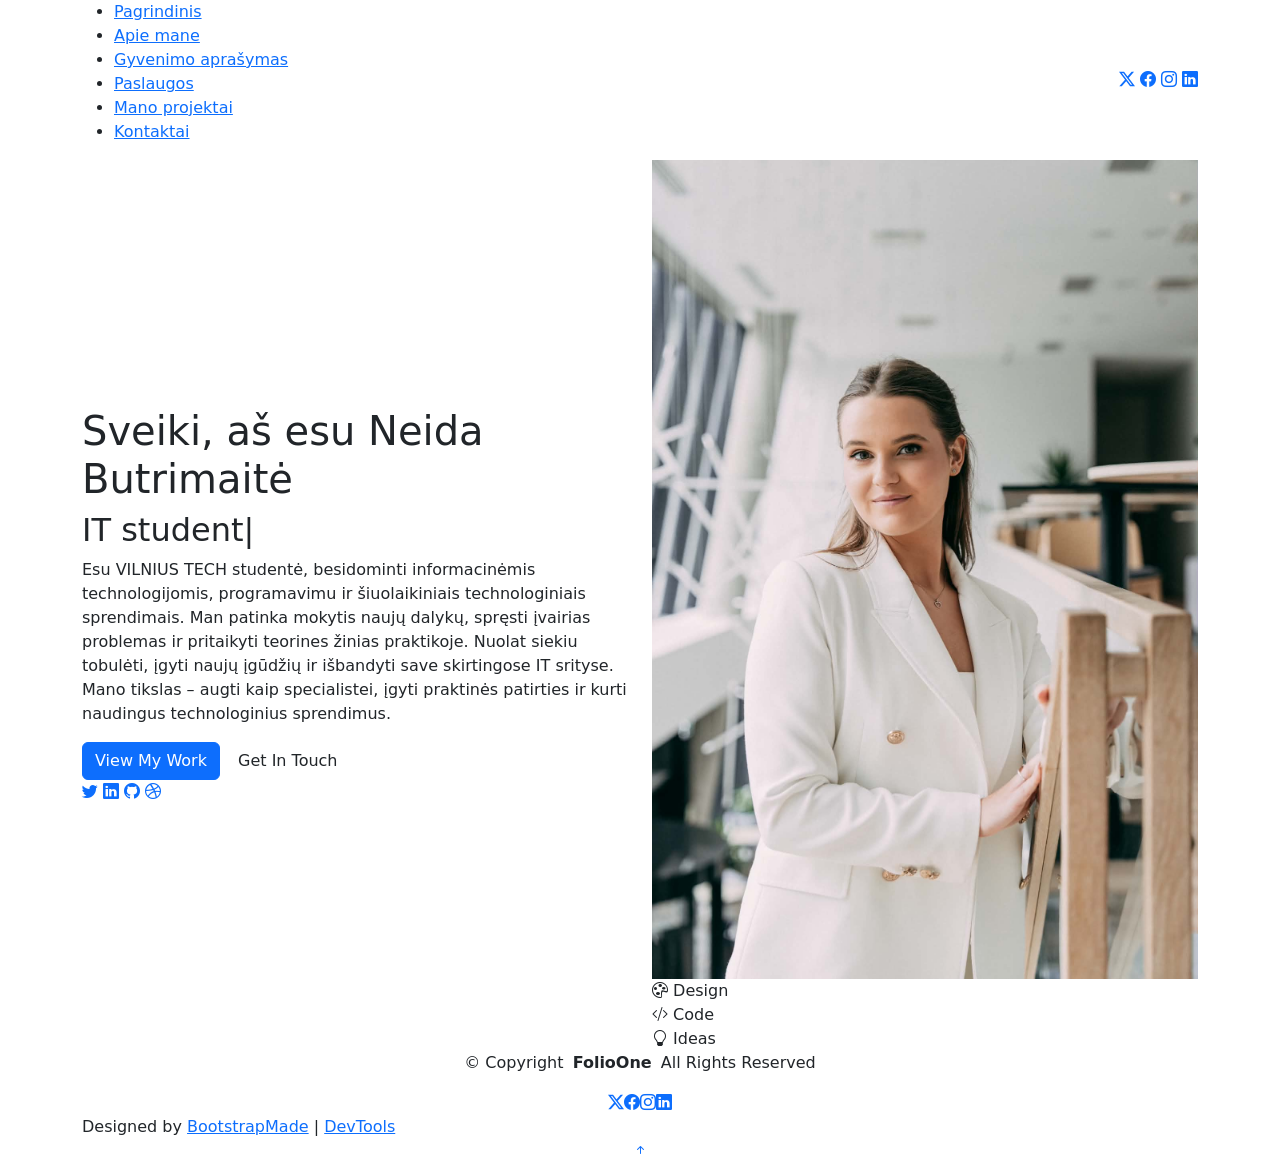
==== commit 12afb814: ".." ====
--- a/index.html
+++ b/index.html
@@ -10,7 +10,7 @@
   <meta name="keywords" content="CV, Neida Butrimaitė, kibernetinis saugumas">
 
   <!-- Favicons -->
-  <link href="assets/img/favicon.png" rel="icon">
+  <link href="assets/img/favicon.png?v=2" rel="icon" type="image/png">
   <link href="assets/img/apple-touch-icon.png" rel="apple-touch-icon">
 
   <!-- Fonts -->
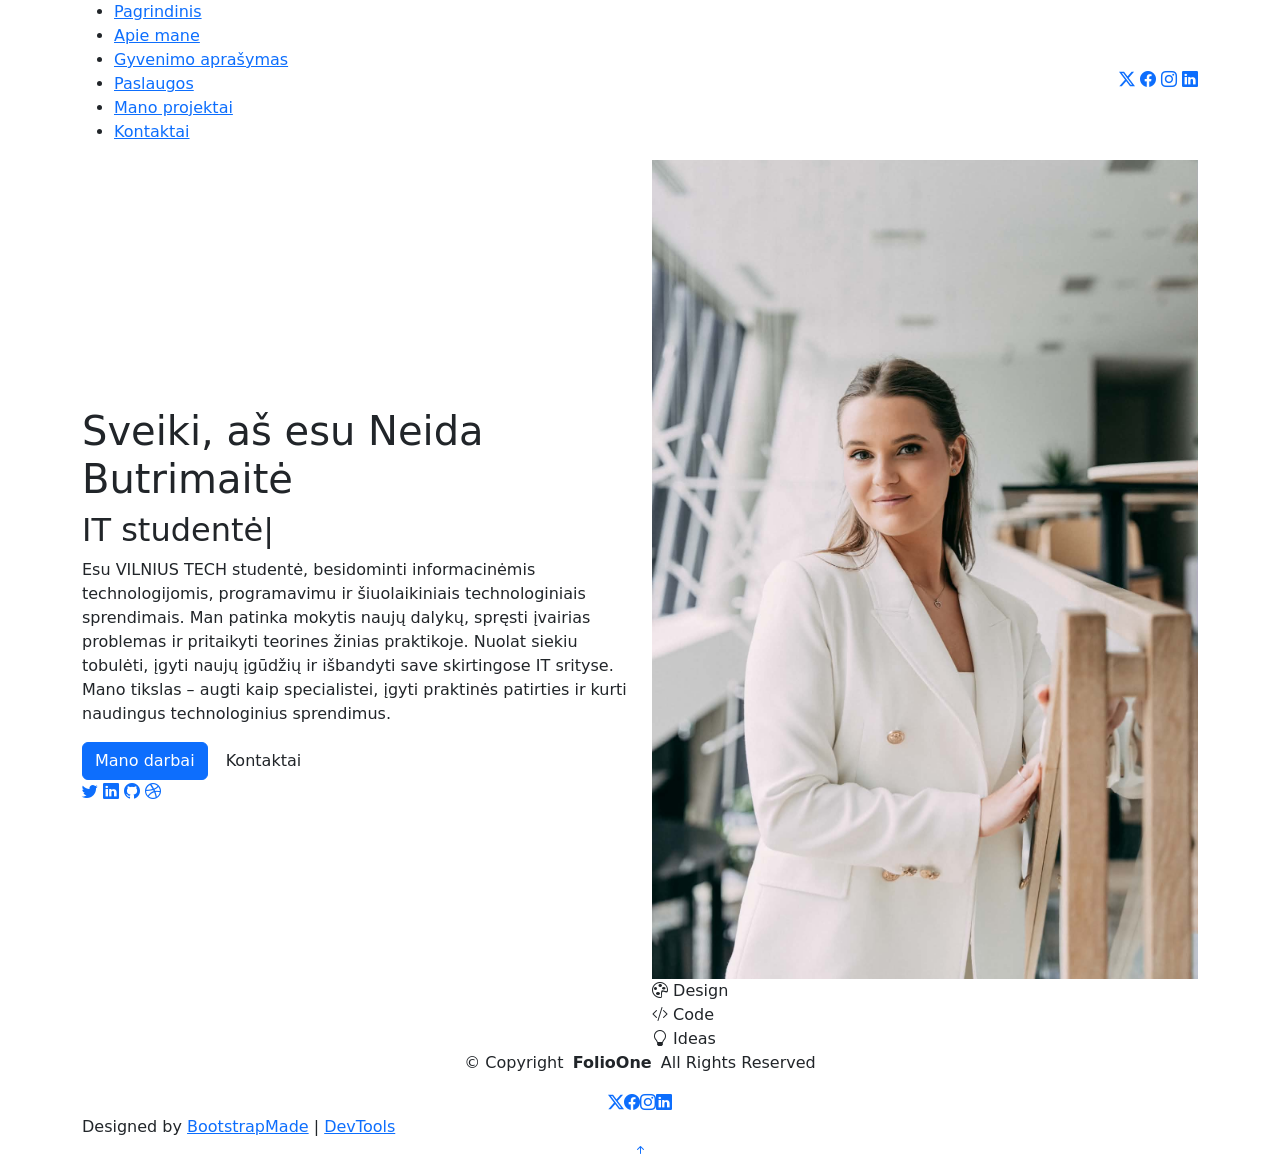
==== commit 607d697c: ".." ====
--- a/index.html
+++ b/index.html
@@ -87,8 +87,8 @@
 
 Mano tikslas – augti kaip specialistei, įgyti praktinės patirties ir kurti naudingus technologinius sprendimus.</p>
               <div class="hero-actions" data-aos="fade-up" data-aos-delay="500">
-                <a href="portfolio.html" class="btn btn-primary">View My Work</a>
-                <a href="contact.html" class="btn btn-outline">Get In Touch</a>
+                <a href="portfolio.html" class="btn btn-primary">Mano darbai</a>
+                <a href="contact.html" class="btn btn-outline">Kontaktai</a>
               </div>
               <div class="social-links" data-aos="fade-up" data-aos-delay="600">
                 <a href="#"><i class="bi bi-twitter"></i></a>
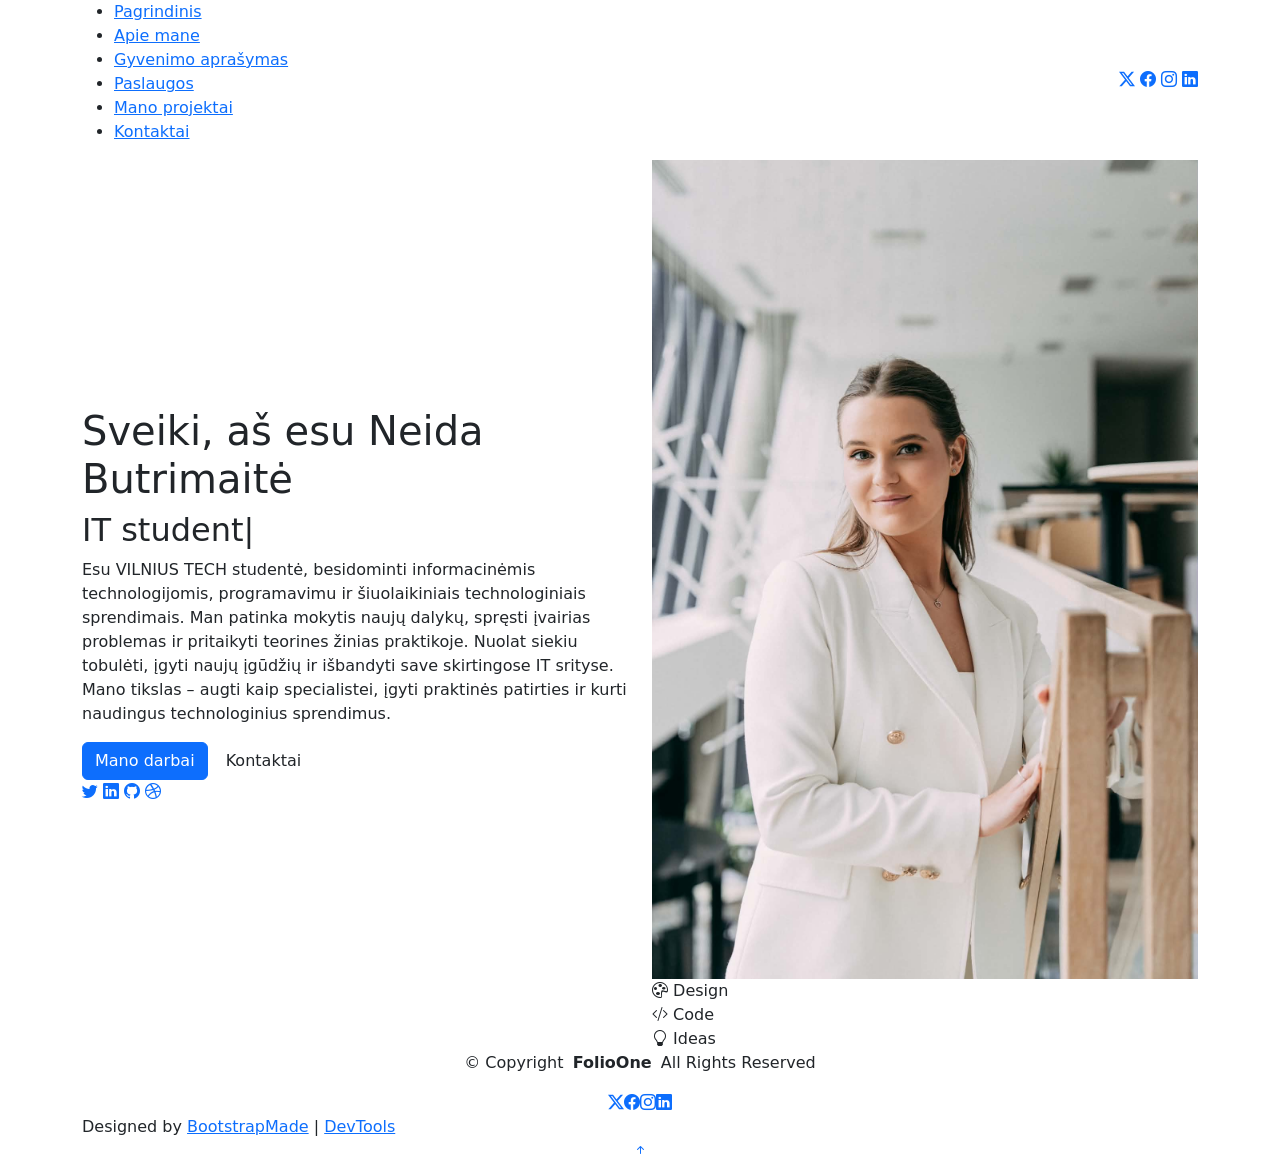
==== commit cf8e35aa: ".." ====
--- a/index.html
+++ b/index.html
@@ -10,7 +10,7 @@
   <meta name="keywords" content="CV, Neida Butrimaitė, kibernetinis saugumas">
 
   <!-- Favicons -->
-  <link href="assets/img/favicon.png?v=2" rel="icon" type="image/png">
+  <link href="assets/img/favicon1.png" rel="icon">
   <link href="assets/img/apple-touch-icon.png" rel="apple-touch-icon">
 
   <!-- Fonts -->
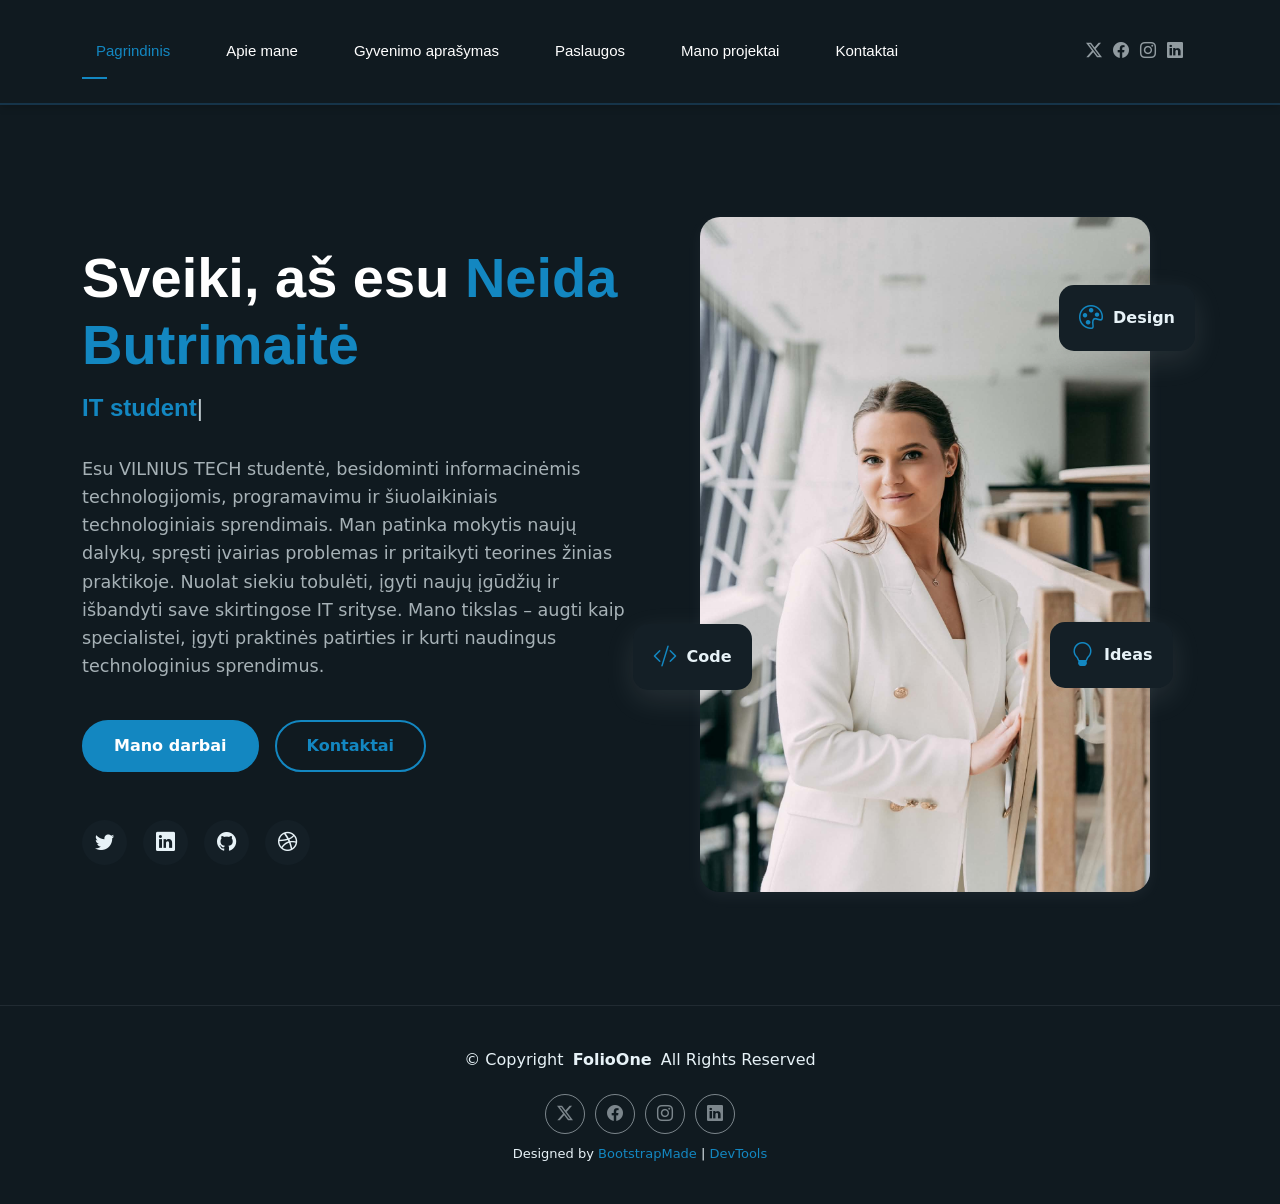
==== commit 6e02c0ee: "..." ====
--- a/index.html
+++ b/index.html
@@ -27,6 +27,7 @@
 
   <!-- Main CSS File -->
   <link href="assets/css/main.css" rel="stylesheet">
+  <link href="assets/css/custom.css" rel="stylesheet">
 
   <!-- =======================================================
   * Template Name: FolioOne
--- a/assets/css/main.css
+++ b/assets/css/main.css
@@ -2851,5 +2851,31 @@
 # Starter Section Section
 --------------------------------------------------------------*/
 .starter-section {
-  /* Add your styles here */
-}+
+/* Paslaugu lentele */
+.mano-lentele {
+  width: 100%;
+  border-collapse: collapse;
+}
+
+.mano-lentele th,
+.mano-lentele td {
+  border: 1px solid #34495e;
+  padding: 15px;
+  text-align: left;
+}
+
+.mano-lentele th {
+  background-color: #163449;
+  color: white;
+}
+
+.mano-lentele tr:nth-child(even) {
+  background-color: #172b38;
+}
+
+.mano-lentele tr:hover {
+  background-color: #244257;
+}
+
+}
--- a/assets/css/custom.css
+++ b/assets/css/custom.css
@@ -0,0 +1,135 @@
+/* Antrastes */
+h1 {
+    font-size: 40px;
+    font-weight: bold;
+  }
+  
+  h2 {
+    font-size: 32px;
+    font-weight: bold;
+  }
+  
+  h3 {
+    font-size: 25px;
+    font-weight: 600;
+  }
+  
+  /* Pastraipos */
+  p {
+    font-size: 16px;
+    line-height: 1.8;
+    margin-bottom: 18px;
+  }
+  
+  /* Nuorodos */
+  a {
+    text-decoration: none;
+  }
+  
+  a:hover {
+    color: #28a9e0;
+  }
+  
+  /* Mygtukai */
+  .btn {
+    padding: 12px 22px;
+    border-radius: 10px;
+    transition: 0.3s;
+  }
+  
+  .btn:hover {
+    transform: translateY(-2px);
+  }
+  
+  .btn:active {
+    transform: scale(0.97);
+  }
+  
+/* Navigacija */
+.header {
+    border-bottom: 2px solid #163449;
+    box-shadow: 0 2px 8px #00000030;
+  }
+  
+  .navmenu a {
+    padding: 10px 14px;
+    border-radius: 8px;
+  }
+  
+  .navmenu a:hover {
+    color: #28a9e0;
+  }
+  
+  /* Mygtukas i virsu */
+  .scroll-top {
+    background-color: #168bc2;
+    border: 2px solid #ffffff;
+    border-radius: 50%;
+    box-shadow: 0 4px 12px #00000040;
+  }
+
+    /* Nenumeruotas sarasas */
+    .mano-sarasas {
+        list-style-type: square;
+        padding-left: 30px;
+    }
+    
+    .mano-sarasas li {
+        margin-bottom: 8px;
+    }
+    
+    /* Idetinis sarasas */
+    .mano-sarasas ul {
+        list-style-type: circle;
+        padding-left: 25px;
+    }
+    
+    /* Numeruotas sarasas */
+    .mano-etapai {
+        list-style-type: decimal;
+        padding-left: 30px;
+    }
+    
+    .mano-etapai li {
+        margin-bottom: 10px;
+    }
+        
+
+/* Paslaugu lentele */
+.mano-lentele {
+    width: 100%;
+    border-collapse: collapse;
+    margin-top: 20px;
+  }
+  
+  .mano-lentele th,
+  .mano-lentele td {
+    border: 1px solid #34495e;
+    padding: 15px;
+    text-align: left;
+  }
+  
+  .mano-lentele th {
+    background-color: #163449;
+    color: white;
+  }
+  
+  .mano-lentele tr:nth-child(even) {
+    background-color: #172b38;
+  }
+  
+  .mano-lentele tr:hover {
+    background-color: #244257;
+  }
+
+/* Korteles */
+.service-item,
+.portfolio-card {
+  border: 1px solid #243b4a;
+  border-radius: 15px;
+  padding: 20px;
+  box-shadow: 0 4px 12px #00000030;
+  margin-bottom: 20px;
+}
+  
+  
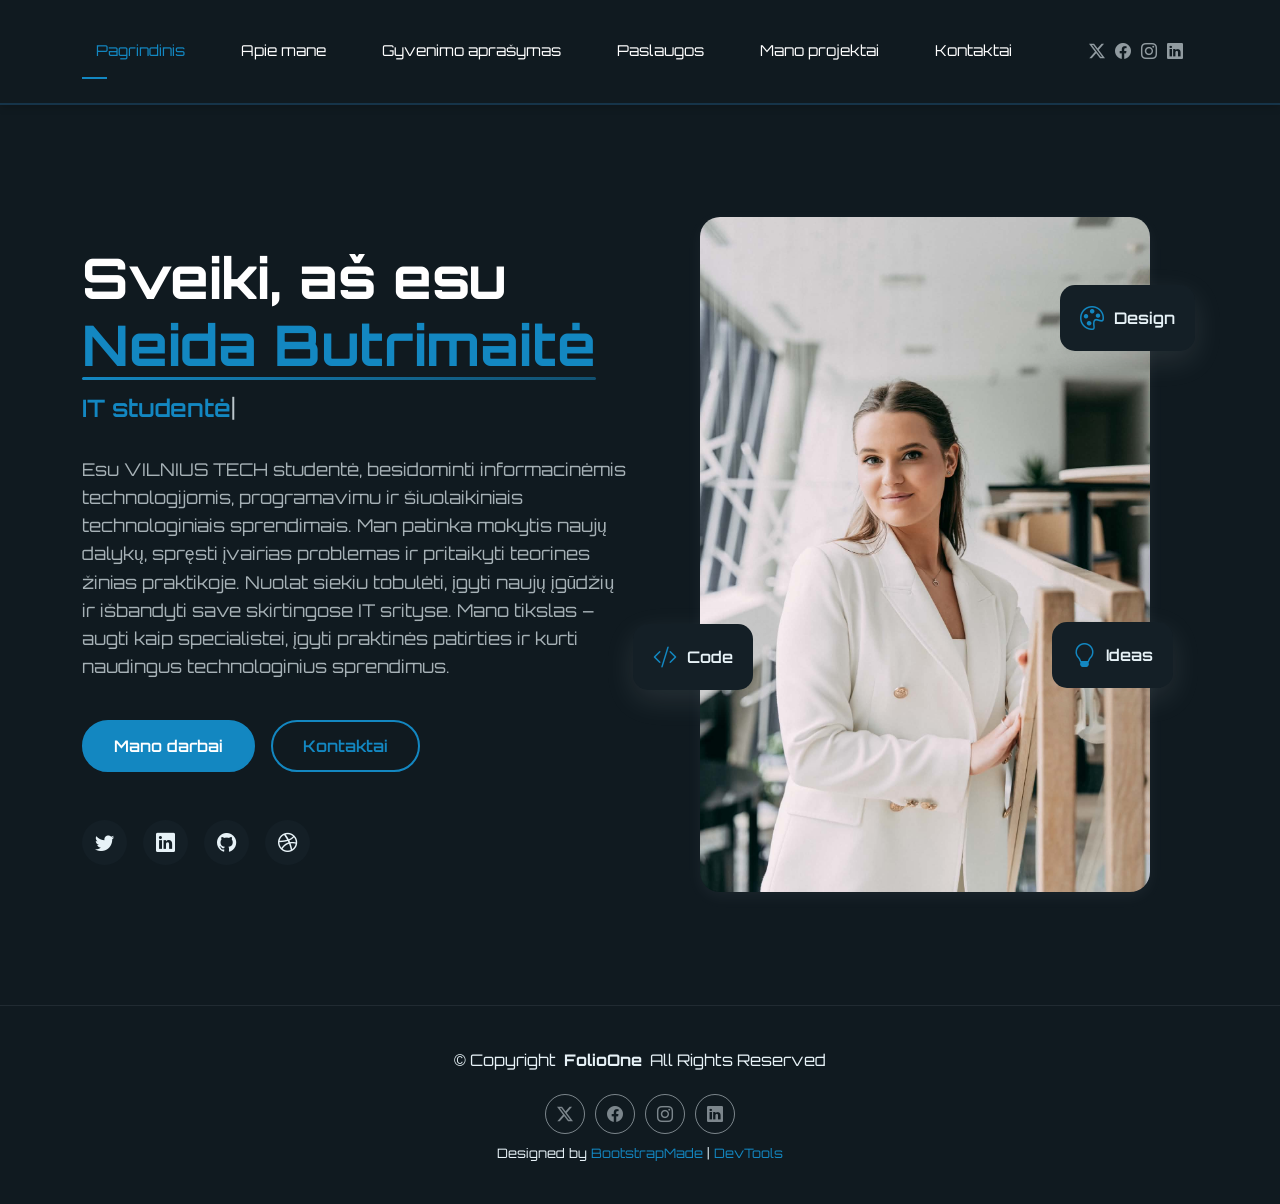
==== commit 03fca945: ".." ====
--- a/index.html
+++ b/index.html
@@ -26,6 +26,7 @@
   <link href="assets/vendor/glightbox/css/glightbox.min.css" rel="stylesheet">
 
   <!-- Main CSS File -->
+  <link href="https://fonts.googleapis.com/css2?family=Orbitron:wght@400;500;600;700;800&display=swap" rel="stylesheet">
   <link href="assets/css/main.css" rel="stylesheet">
   <link href="assets/css/custom.css" rel="stylesheet">
 
@@ -102,7 +103,7 @@
           <div class="col-lg-6 order-1 order-lg-2">
             <div class="hero-image" data-aos="zoom-in" data-aos-delay="300">
               <div class="image-wrapper">
-                <img src="assets/img/bbz.JPG" alt="Sarah Mitchell" class="img-fluid">
+                <img src="assets/img/bbz.JPG" alt="Neida Butrimaitė" class="img-fluid">
                 <div class="floating-elements">
                   <div class="floating-card design" data-aos="fade-left" data-aos-delay="700">
                     <i class="bi bi-palette"></i>
--- a/assets/css/custom.css
+++ b/assets/css/custom.css
@@ -131,5 +131,97 @@
   box-shadow: 0 4px 12px #00000030;
   margin-bottom: 20px;
 }
-  
+
+/* Grazios sarasu korteles */
+.mano-kortele {
+    background-color: #172d3e;
+    border: 1px solid #28485c;
+    border-radius: 15px;
+    padding: 30px;
+    height: 100%;
+    box-shadow: 0 4px 12px #00000030;
+    transition: 0.3s;
+  }
+  
+  .mano-kortele:hover {
+    transform: translateY(-5px);
+    border-color: #28a9e0;
+  }
+  
+  .mano-kortele h2 {
+    font-size: 24px;
+    color: #ffffff;
+    margin-bottom: 25px;
+    border-bottom: 2px solid #28a9e0;
+    padding-bottom: 15px;
+  }
+  
+  /* Technologiju sarasas */
+  .mano-kortele .mano-sarasas {
+    list-style-type: square;
+    padding-left: 25px;
+  }
+  
+  .mano-kortele .mano-sarasas li {
+    padding: 5px 0;
+    color: #d9e7ef;
+  }
+  
+  .mano-kortele .mano-sarasas li::marker {
+    color: #28a9e0;
+  }
+  
+  .mano-kortele .mano-sarasas ul {
+    list-style-type: circle;
+    padding-left: 25px;
+  }
+  
+  /* Numeruotas sarasas */
+  .mano-kortele .mano-etapai {
+    list-style-type: decimal;
+    padding-left: 30px;
+  }
+  
+  .mano-kortele .mano-etapai li {
+    padding: 10px;
+    margin-bottom: 12px;
+    background-color: #203b4e;
+    border-radius: 8px;
+    color: #ffffff;
+  }
+  
+  .mano-kortele .mano-etapai li::marker {
+    color: #28a9e0;
+    font-weight: bold;
+  }
+
+/* Vaizdo ir garso irasu korteles */
+.mano-kortele video {
+    width: 100%;
+    aspect-ratio: 16 / 9;
+    object-fit: cover;
+    border-radius: 10px;
+  }
+  
+  .mano-kortele iframe {
+    border: none;
+    border-radius: 10px;
+  }
+  
+  .mano-kortele audio {
+    width: 100%;
+    margin-top: 10px;
+  }
+  
+  .mano-kortele .ratio {
+    overflow: hidden;
+    border-radius: 10px;
+  }
+
+/* Orbitron sriftas */
+body,
+body *:not(i) {
+  font-family: 'Orbitron', sans-serif !important;
+}
+
   
